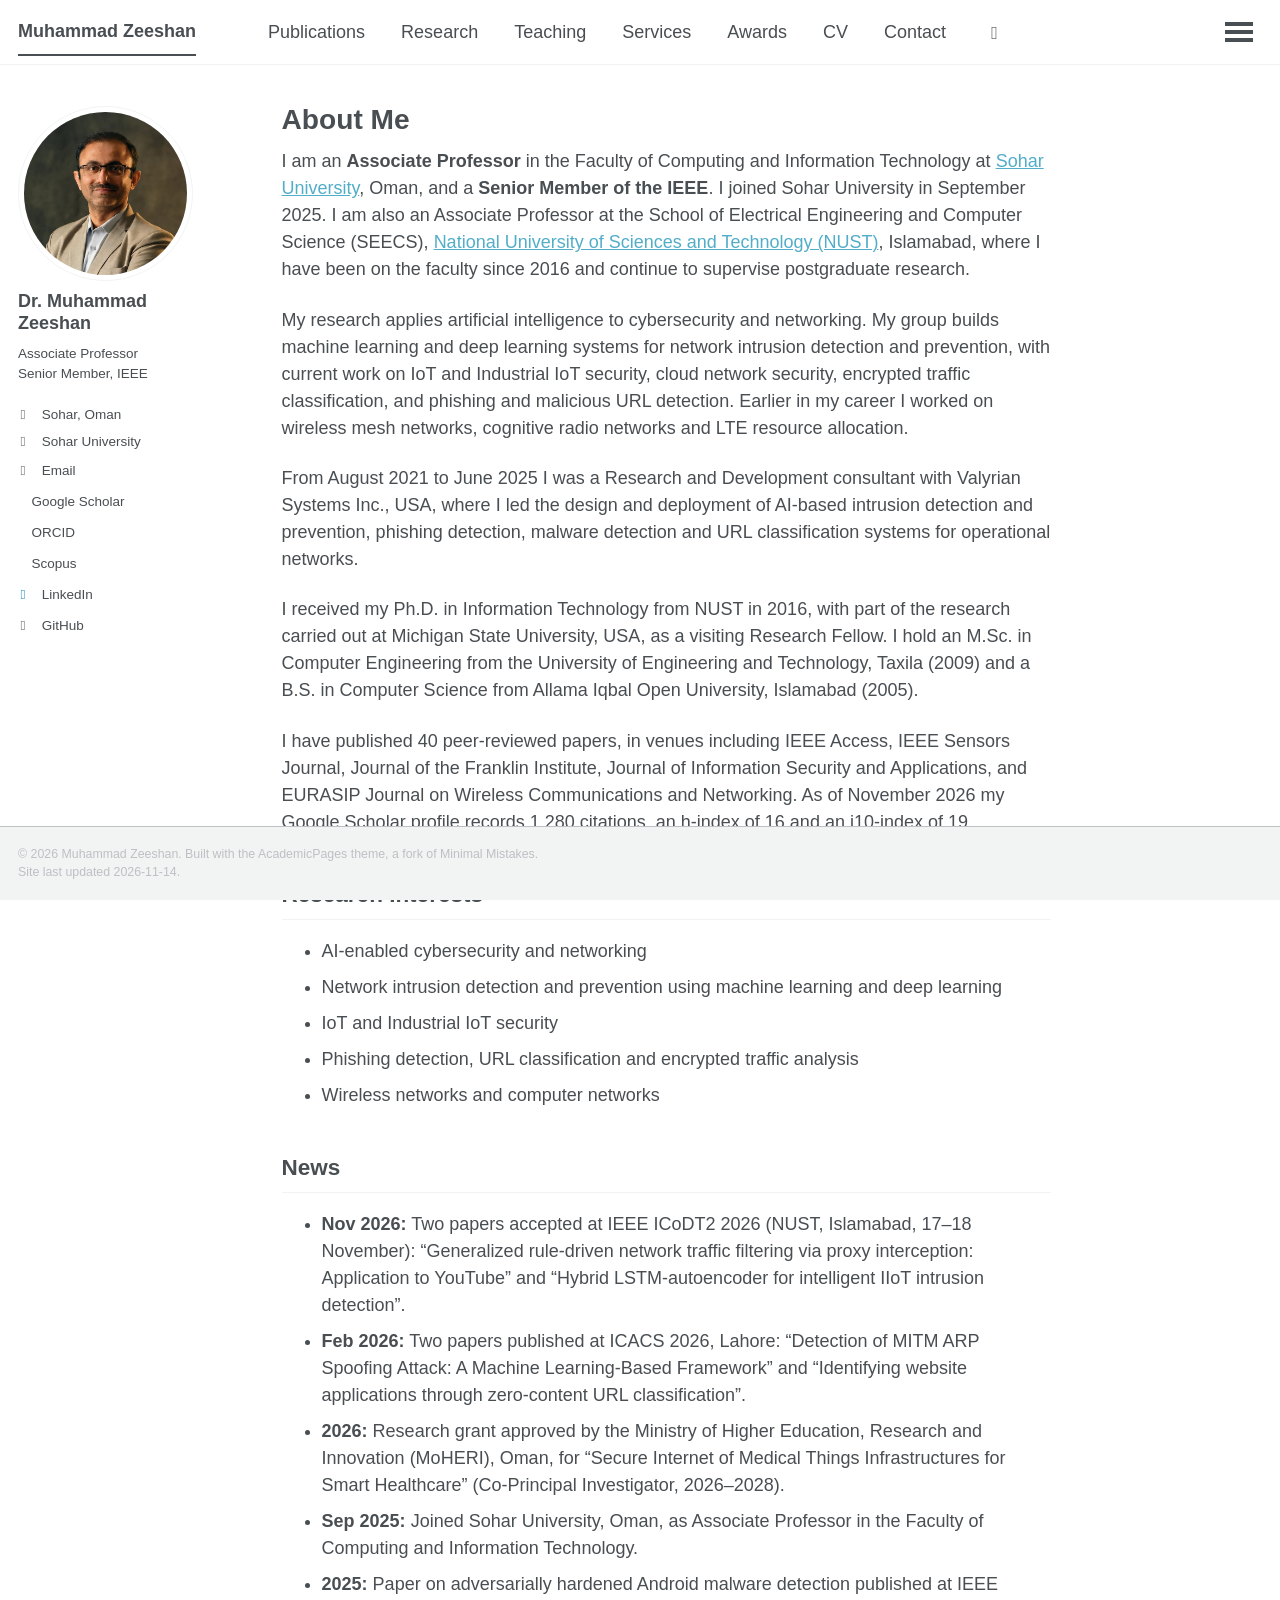
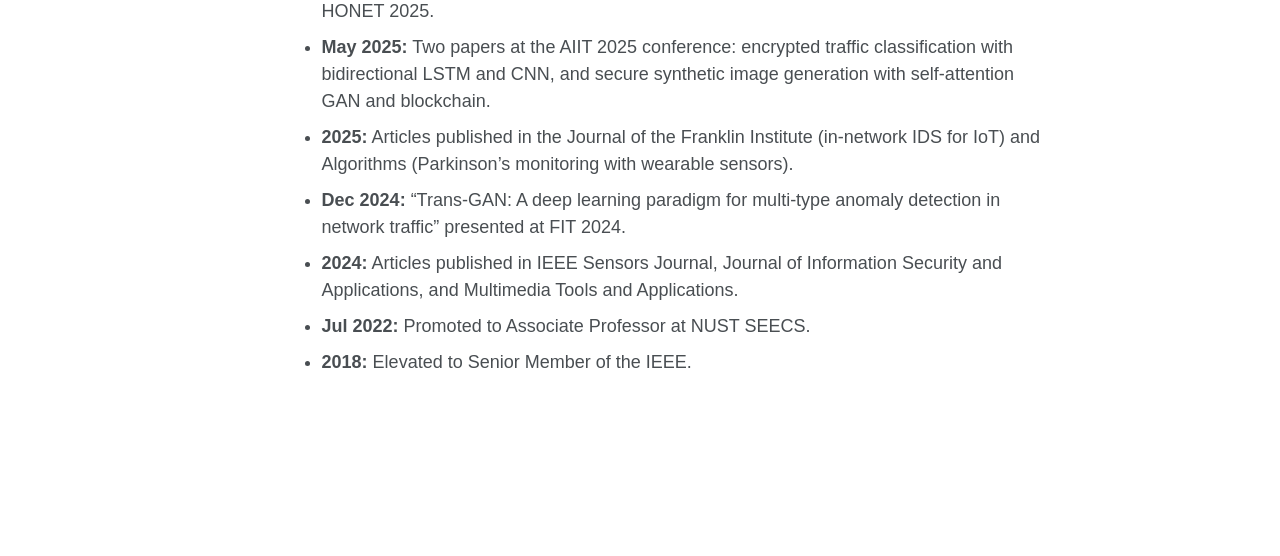
==== index.html @ 03ace95a "Add personal academic website Static site in the AcademicPages style: home, publications, research, " ====
<!doctype html>
<html lang="en" class="no-js">
  <head>
    <meta charset="utf-8">
    <title>Muhammad Zeeshan</title>
    <meta name="description" content="Dr. Muhammad Zeeshan, Associate Professor at Sohar University, Oman. Research in AI-enabled cybersecurity, intrusion detection, IoT and computer networks.">
    <meta name="author" content="Muhammad Zeeshan">
    <link rel="canonical" href="https://mzeeshanbhatti.github.io/">
    <meta property="og:type" content="website">
    <meta property="og:site_name" content="Muhammad Zeeshan">
    <meta property="og:title" content="Muhammad Zeeshan">
    <meta property="og:description" content="Dr. Muhammad Zeeshan, Associate Professor at Sohar University, Oman. Research in AI-enabled cybersecurity, intrusion detection, IoT and computer networks.">
    <meta property="og:url" content="https://mzeeshanbhatti.github.io/">
    <meta property="og:image" content="https://mzeeshanbhatti.github.io/images/og-image.jpg">
    <meta name="viewport" content="width=device-width, initial-scale=1.0">
    <script>
      document.documentElement.className = document.documentElement.className.replace(/\bno-js\b/g, '') + ' js ';
    </script>
    <link rel="stylesheet" href="/assets/css/main.css">
    <script src="/assets/js/jquery.min.js"></script>
    <link rel="stylesheet" href="/assets/css/academicons.min.css">
    <link rel="stylesheet" href="/assets/css/fontawesome.css">
    <link rel="icon" type="image/png" href="/images/favicon-32x32.png" sizes="32x32">
    <link rel="apple-touch-icon" sizes="180x180" href="/images/apple-touch-icon.png">
  </head>

  <body>
    <div class="masthead">
      <div class="masthead__inner-wrap">
        <div class="masthead__menu">
          <nav id="site-nav" class="greedy-nav">
            <ul class="visible-links">
          <li class="masthead__menu-item masthead__menu-item--lg persist selected"><a href="/">Muhammad Zeeshan</a></li>
          <li class="masthead__menu-item"><a href="/publications/">Publications</a></li>
          <li class="masthead__menu-item"><a href="/research/">Research</a></li>
          <li class="masthead__menu-item"><a href="/teaching/">Teaching</a></li>
          <li class="masthead__menu-item"><a href="/services/">Services</a></li>
          <li class="masthead__menu-item"><a href="/awards/">Awards</a></li>
          <li class="masthead__menu-item"><a href="/cv/">CV</a></li>
          <li class="masthead__menu-item"><a href="/contact/">Contact</a></li>
          <li id="theme-toggle" class="masthead__menu-item persist tail">
            <button type="button" aria-label="Toggle color theme"><i id="theme-icon" class="fa-solid fa-sun" aria-hidden="true" title="toggle theme"></i></button>
          </li>
            </ul>
            <button class="greedy-nav__toggle" type="button" aria-label="Menu"><span class="navicon"></span></button>
            <ul class="hidden-links hidden"></ul>
          </nav>
        </div>
      </div>
    </div>

    <div id="main" role="main">
      <div class="sidebar sticky">
        <div itemscope itemtype="http://schema.org/Person">
          <div class="author__avatar">
            <img src="/images/profile.jpg" class="author__avatar" alt="Dr. Muhammad Zeeshan" fetchpriority="high">
          </div>
          <div class="author__content">
            <h3 class="author__name">Dr. Muhammad Zeeshan</h3>
            <p class="author__bio">Associate Professor<br>Senior Member, IEEE</p>
          </div>
          <div class="author__urls-wrapper">
            <button class="btn btn--inverse">Follow</button>
            <ul class="author__urls social-icons">
              <li class="author__desktop"><i class="fas fa-fw fa-location-dot icon-pad-right" aria-hidden="true"></i>Sohar, Oman</li>
              <li class="author__desktop"><i class="fas fa-fw fa-building-columns icon-pad-right" aria-hidden="true"></i>Sohar University</li>
              <li><a href="mailto:muhammad.zeeshan@ieee.org"><i class="fas fa-fw fa-envelope icon-pad-right" aria-hidden="true"></i>Email</a></li>
              <li><a href="https://scholar.google.com.pk/citations?user=bIB6sP4AAAAJ&amp;hl=en"><i class="ai ai-google-scholar ai-fw icon-pad-right"></i>Google Scholar</a></li>
              <li><a href="https://orcid.org/0000-0003-4417-1365"><i class="ai ai-orcid ai-fw icon-pad-right"></i>ORCID</a></li>
              <li><a href="https://www.scopus.com/authid/detail.uri?authorId=57214970753"><i class="ai ai-scopus ai-fw icon-pad-right"></i>Scopus</a></li>
              <li><a href="https://www.linkedin.com/in/zeeshanbhatti/"><i class="fab fa-fw fa-linkedin icon-pad-right" aria-hidden="true"></i>LinkedIn</a></li>
              <li><a href="https://github.com/mzeeshanbhatti"><i class="fab fa-fw fa-github icon-pad-right" aria-hidden="true"></i>GitHub</a></li>
            </ul>
          </div>
        </div>
      </div>

      <article class="page" itemscope itemtype="http://schema.org/CreativeWork">
        <div class="page__inner-wrap">
          <header><h1 class="page__title" itemprop="headline">About Me</h1></header>
          <section class="page__content" itemprop="text">
<p>I am an <strong>Associate Professor</strong> in the Faculty of Computing and Information Technology at <a href="https://www.su.edu.om/">Sohar University</a>, Oman, and a <strong>Senior Member of the IEEE</strong>. I joined Sohar University in September 2025. I am also an Associate Professor at the School of Electrical Engineering and Computer Science (SEECS), <a href="https://seecs.nust.edu.pk/faculty/muhammad-zeeshan-3/">National University of Sciences and Technology (NUST)</a>, Islamabad, where I have been on the faculty since 2016 and continue to supervise postgraduate research.</p>
<p>My research applies artificial intelligence to cybersecurity and networking. My group builds machine learning and deep learning systems for network intrusion detection and prevention, with current work on IoT and Industrial IoT security, cloud network security, encrypted traffic classification, and phishing and malicious URL detection. Earlier in my career I worked on wireless mesh networks, cognitive radio networks and LTE resource allocation.</p>
<p>From August 2021 to June 2025 I was a Research and Development consultant with Valyrian Systems Inc., USA, where I led the design and deployment of AI-based intrusion detection and prevention, phishing detection, malware detection and URL classification systems for operational networks.</p>
<p>I received my Ph.D. in Information Technology from NUST in 2016, with part of the research carried out at Michigan State University, USA, as a visiting Research Fellow. I hold an M.Sc. in Computer Engineering from the University of Engineering and Technology, Taxila (2009) and a B.S. in Computer Science from Allama Iqbal Open University, Islamabad (2005).</p>
<p>I have published 40 peer-reviewed papers, in venues including IEEE Access, IEEE Sensors Journal, Journal of the Franklin Institute, Journal of Information Security and Applications, and EURASIP Journal on Wireless Communications and Networking. As of November 2026 my Google Scholar profile records 1,280 citations, an h-index of 16 and an i10-index of 19.</p>
<h2>Research Interests</h2>
<ul>
<li>AI-enabled cybersecurity and networking</li>
<li>Network intrusion detection and prevention using machine learning and deep learning</li>
<li>IoT and Industrial IoT security</li>
<li>Phishing detection, URL classification and encrypted traffic analysis</li>
<li>Wireless networks and computer networks</li>
</ul>
<h2>News</h2>
<ul>
<li><strong>Nov 2026:</strong> Two papers accepted at IEEE ICoDT2 2026 (NUST, Islamabad, 17–18 November): &ldquo;Generalized rule-driven network traffic filtering via proxy interception: Application to YouTube&rdquo; and &ldquo;Hybrid LSTM-autoencoder for intelligent IIoT intrusion detection&rdquo;.</li>
<li><strong>Feb 2026:</strong> Two papers published at ICACS 2026, Lahore: &ldquo;Detection of MITM ARP Spoofing Attack: A Machine Learning-Based Framework&rdquo; and &ldquo;Identifying website applications through zero-content URL classification&rdquo;.</li>
<li><strong>2026:</strong> Research grant approved by the Ministry of Higher Education, Research and Innovation (MoHERI), Oman, for &ldquo;Secure Internet of Medical Things Infrastructures for Smart Healthcare&rdquo; (Co-Principal Investigator, 2026–2028).</li>
<li><strong>Sep 2025:</strong> Joined Sohar University, Oman, as Associate Professor in the Faculty of Computing and Information Technology.</li>
<li><strong>2025:</strong> Paper on adversarially hardened Android malware detection published at IEEE HONET 2025.</li>
<li><strong>May 2025:</strong> Two papers at the AIIT 2025 conference: encrypted traffic classification with bidirectional LSTM and CNN, and secure synthetic image generation with self-attention GAN and blockchain.</li>
<li><strong>2025:</strong> Articles published in the Journal of the Franklin Institute (in-network IDS for IoT) and Algorithms (Parkinson&rsquo;s monitoring with wearable sensors).</li>
<li><strong>Dec 2024:</strong> &ldquo;Trans-GAN: A deep learning paradigm for multi-type anomaly detection in network traffic&rdquo; presented at FIT 2024.</li>
<li><strong>2024:</strong> Articles published in IEEE Sensors Journal, Journal of Information Security and Applications, and Multimedia Tools and Applications.</li>
<li><strong>Jul 2022:</strong> Promoted to Associate Professor at NUST SEECS.</li>
<li><strong>2018:</strong> Elevated to Senior Member of the IEEE.</li>
</ul>
          </section>
        </div>
      </article>
    </div>

    <div class="page__footer">
      <footer>
        <div class="page__footer-copyright">
          &copy; 2026 Muhammad Zeeshan. Built with the <a href="https://github.com/academicpages/academicpages.github.io">AcademicPages</a> theme, a fork of <a href="https://mademistakes.com/work/minimal-mistakes-jekyll-theme/" rel="nofollow">Minimal Mistakes</a>.<br>
          Site last updated 2026-11-14.
        </div>
      </footer>
    </div>

    <script type="module" src="/assets/js/main.min.js"></script>
  </body>
</html>
---- assets/css/main.css ----
﻿:root{--global-base-color: #2f7f93;--global-bg-color: #fff;--global-footer-bg-color: #f2f3f3;--global-border-color: rgb(94.7843137255%, 95.0980392157%, 95.3333333333%);--global-dark-border-color: #bdc1c4;--global-code-background-color: #fafafa;--global-code-text-color: rgb(19.137254902%, 20.3921568627%, 21.3333333333%);--global-fig-caption-color: mix(#fff, rgb(28.7058823529%, 30.5882352941%, 32%), 25%);--global-link-color: #52adc8;--global-link-color-hover: mix(#000, #2f7f93, 25%);--global-link-color-visited: mix(#fff, #2f7f93, 25%);--global-masthead-link-color: rgb(28.7058823529%, 30.5882352941%, 32%);--global-masthead-link-color-hover: mix(#000, #7a8288, 25%);--global-text-color: rgb(28.7058823529%, 30.5882352941%, 32%);--global-text-color-light: rgb(73.9215686275%, 75.4901960784%, 76.6666666667%);--global-thead-color: rgb(94.7843137255%, 95.0980392157%, 95.3333333333%)}html[data-theme=dark]{--global-base-color: #0ea1c5;--global-bg-color: #474747;--global-footer-bg-color: #474747;--global-border-color: rgb(73.9215686275%, 75.4901960784%, 76.6666666667%);--global-dark-border-color: rgb(85.568627451%, 85.568627451%, 85.568627451%);--global-code-background-color: #fafafa;--global-code-text-color: rgb(19.137254902%, 20.3921568627%, 21.3333333333%);--global-fig-caption-color: rgb(73.9215686275%, 75.4901960784%, 76.6666666667%);--global-link-color: #0ea1c5;--global-link-color-hover: rgb(4.1176470588%, 47.3529411765%, 57.9411764706%);--global-link-color-visited: rgb(29.1176470588%, 72.3529411765%, 82.9411764706%);--global-masthead-link-color: #ffffff;--global-masthead-link-color-hover: #0ea1c5;--global-text-color: #ffffff;--global-text-color-light: #f3f3f3;--global-thead-color: rgb(92.7843137255%, 92.7843137255%, 92.7843137255%)}a:focus{outline:thin dotted #f89406;outline:5px auto #f89406;outline-offset:-2px}*,*:before,*:after{-moz-box-sizing:border-box;-webkit-box-sizing:border-box;box-sizing:border-box}html{box-sizing:border-box;background-color:var(--global-bg-color);font-size:16px}@media(min-width: 48em){html{font-size:18px}}html{-webkit-text-size-adjust:100%;-ms-text-size-adjust:100%}body{margin:0}::-moz-selection{color:#fff;background:#000}::selection{color:#fff;background:#000}article,aside,details,figcaption,figure,footer,header,hgroup,main,nav,section{display:block}audio,canvas,video{display:inline-block;*display:inline;*zoom:1}audio:not([controls]){display:none}a{color:var(--global-link-color)}a:hover,a:active{outline:0}sub,sup{position:relative;font-size:75%;line-height:0;vertical-align:baseline}sup{top:-0.5em}sub{bottom:-0.25em}img{max-width:100%;width:auto\9 ;height:auto;vertical-align:middle;border:0;-ms-interpolation-mode:bicubic}#map_canvas img,.google-maps img{max-width:none}button,input,select,textarea{margin:0;font-size:100%;vertical-align:middle}button,input{*overflow:visible;line-height:normal}button::-moz-focus-inner,input::-moz-focus-inner{padding:0;border:0}button,html input[type=button],input[type=reset],input[type=submit]{-webkit-appearance:button;cursor:pointer}label,select,button,input[type=button],input[type=reset],input[type=submit],input[type=radio],input[type=checkbox]{cursor:pointer}input[type=search]{box-sizing:content-box;-webkit-appearance:textfield}input[type=search]::-webkit-search-decoration,input[type=search]::-webkit-search-cancel-button{-webkit-appearance:none}textarea{overflow:auto;vertical-align:top}html{position:relative;min-height:100%;scroll-behavior:smooth}body{color:var(--global-text-color);background-color:var(--global-bg-color);margin:0;padding:70px 0 0;padding-bottom:9em;font-family:-apple-system,".SFNSText-Regular","San Francisco","Roboto","Segoe UI","Helvetica Neue","Lucida Grande",Arial,sans-serif;line-height:1.5}body.overflow--hidden{overflow:hidden}h1,h2,h3,h4,h5,h6{margin:2em 0 .5em;line-height:1.2;font-family:-apple-system,".SFNSText-Regular","San Francisco","Roboto","Segoe UI","Helvetica Neue","Lucida Grande",Arial,sans-serif;font-weight:bold}h1{margin-top:0;font-size:1.563em}h2{font-size:1.25em}h3{font-size:1em}h4{font-size:.75em}h5{font-size:.75em}h6{font-size:.75em}small,.small{font-size:.75em}p{margin-bottom:1.3em}u,ins{text-decoration:none;border-bottom:1px solid var(--global-text-color)}u a,ins a{color:inherit}del a{color:inherit}p,pre,blockquote,ul,ol,dl,figure,table,fieldset{orphans:3;widows:3}abbr[title],abbr[data-original-title]{text-decoration:none;cursor:help;border-bottom:1px dotted var(--global-text-color)}blockquote{margin:2em 1em 2em 0;padding-left:1em;padding-right:1em;font-style:italic;border-left:.25em solid var(--global-border-color)}blockquote cite{font-style:italic}blockquote cite:before{content:"—";padding-right:5px}a:hover,a:active{outline:0}tt,code,kbd,samp,pre{font-family:Monaco,Consolas,"Lucida Console",monospace}pre{overflow-x:auto}a>code,figcaption>code,li>code,p>code,td>code{color:var(--global-code-text-color);padding-top:.1rem;padding-bottom:.1rem;font-size:.75em;background:var(--global-code-background-color);border:1px solid var(--global-thead-color);border-radius:4px;box-shadow:0 1px 1px rgba(0,0,0,.125)}a>code:before,a>code:after,figcaption>code:before,figcaption>code:after,li>code:before,li>code:after,p>code:before,p>code:after,td>code:before,td>code:after{letter-spacing:-0.2em;content:" "}a>code{color:inherit}pre>code{color:var(--global-code-text-color)}hr{display:block;margin:1em 0;border:0;border-top:1px solid var(--global-border-color)}ul li,ol li{margin-bottom:.5em}li ul,li ol{margin-top:.5em}figure{display:-webkit-box;display:flex;-webkit-box-pack:justify;justify-content:space-between;-webkit-box-align:start;align-items:flex-start;flex-wrap:wrap;margin:2em 0}figure img,figure iframe,figure .fluid-width-video-wrapper{margin-bottom:1em}figure img{width:100%;border-radius:4px;-webkit-transition:all .2s ease-in-out;transition:all .2s ease-in-out}figure>a{display:block}@media(min-width: 37.5em){figure.half>a,figure.half>img{width:calc(50% - .5em)}}figure.half figcaption{width:100%}@media(min-width: 37.5em){figure.third>a,figure.third>img{width:calc(33.3333% - .5em)}}figure.third figcaption{width:100%}figcaption{margin-bottom:.5em;color:var(--global-fig-caption-color);font-family:Georgia,Times,serif;font-size:.75em}figcaption a{color:inherit;text-decoration:none;border-bottom:1px solid var(--global-border-color);-webkit-transition:all .2s ease-in-out;transition:all .2s ease-in-out}figcaption a:hover{color:#000;border-bottom-color:#000}svg:not(:root){overflow:hidden}nav ul{margin:0;padding:0}nav li{list-style:none}nav a{text-decoration:none}nav ul li,nav ol li{margin-bottom:0}nav li ul,nav li ol{margin-top:0}@-webkit-keyframes intro{0%{opacity:0}100%{opacity:1}}@keyframes intro{0%{opacity:0}100%{opacity:1}}b,i,strong,em,blockquote,p,q,span,figure,img,h1,h2,header,input,a,tr,td,form button,input[type=submit],.btn,#goog-wm-sb,.highlight,.archive__item-teaser{-webkit-transition:all .2s ease-in-out;transition:all .2s ease-in-out}@media print{.masthead,.toc,.page__share,.page__related,.ads,.page__footer{display:none}}.hidden{display:none;visibility:hidden}.load{display:none}.transparent{opacity:0}.visually-hidden,.screen-reader-text,.screen-reader-text span,.screen-reader-shortcut{position:absolute !important;clip:rect(1px, 1px, 1px, 1px);height:1px !important;width:1px !important;border:0 !important;overflow:hidden}body:hover .visually-hidden a,body:hover .visually-hidden input,body:hover .visually-hidden button{display:none !important}.screen-reader-text:focus,.screen-reader-shortcut:focus{clip:auto !important;height:auto !important;width:auto !important;display:block;font-size:1em;font-weight:bold;padding:15px 23px 14px;background:var(--global-text-color);z-index:100000;text-decoration:none;box-shadow:0 0 2px 2px rgba(0,0,0,.6)}.skip-link{position:fixed;z-index:20;margin:0;font-family:-apple-system,".SFNSText-Regular","San Francisco","Roboto","Segoe UI","Helvetica Neue","Lucida Grande",Arial,sans-serif;white-space:nowrap}.skip-link li{height:0;width:0;list-style:none}.text-left{text-align:left}.text-center{text-align:center}.text-right{text-align:right}.text-justify{text-align:justify}.text-nowrap{white-space:nowrap}.cf{clear:both}.wrapper:after{content:" ";display:block;clear:both}.wrapper{max-width:925px;margin-left:auto;margin-right:auto}.wordwrap{white-space:pre-wrap;white-space:-moz-pre-wrap;white-space:-pre-wrap;white-space:-o-pre-wrap;word-wrap:break-word}.align-left{display:block;margin-left:auto;margin-right:auto}@media(min-width: 37.5em){.align-left{float:left;margin-right:1em}}.align-right{display:block;margin-left:auto;margin-right:auto}@media(min-width: 37.5em){.align-right{float:right;margin-left:1em}}.align-center{display:block;margin-left:auto;margin-right:auto}@media(min-width: 57.8125em){.full{margin-right:-19.4915254237% !important}}.icon{display:inline-block;fill:currentColor;width:1em;height:1.1em;line-height:1;position:relative;top:-0.1em;vertical-align:middle}.icon-pad-right{padding-right:.5em;margin-right:.5em}.social-icons .fa{color:#000}.social-icons .fa-bluesky,.social-icons .fa-bluesky-square{color:#1184fe}.social-icons .fa-behance,.social-icons .fa-behance-square{color:#1769ff}.social-icons .fa-dribbble{color:#ea4c89}.social-icons .fa-facebook,.social-icons .fa-facebook-square{color:#3b5998}.social-icons .fa-flickr{color:#ff0084}.social-icons .fa-foursquare{color:#0072b1}.social-icons .fa-google-plus,.social-icons .fa-google-plus-square{color:#dd4b39}.social-icons .fa-instagram{color:#517fa4}.social-icons .fa-kaggle,.social-icons .fa-kaggle-square{color:#20c0ff}.social-icons .fa-lastfm,.social-icons .fa-lastfm-square{color:#d51007}.social-icons .fa-linkedin,.social-icons .fa-linkedin-square{color:#007bb6}.social-icons .fa-mastodon,.social-icons .fa-mastodon-square{color:#6364ff}.social-icons .ai-orcid,.social-icons .ai-orcid-square{color:#a6ce39}.social-icons .fa-pinterest,.social-icons .fa-pinterest-p,.social-icons .fa-pinterest-square{color:#cb2027}.social-icons .fa-rss,.social-icons .fa-rss-square{color:#fa9b39}.social-icons .fa-soundcloud{color:#f30}.social-icons .fa-stack-exchange,.social-icons .fa-stack-overflow{color:#fe7a15}.social-icons .fa-tumblr,.social-icons .fa-tumblr-square{color:#32506d}.social-icons .fa-twitter,.social-icons .fa-twitter-square{color:#55acee}.social-icons .fa-vimeo,.social-icons .fa-vimeo-square{color:#1ab7ea}.social-icons .fa-vine{color:#00bf8f}.social-icons .fa-youtube,.social-icons .fa-youtube-square,.social-icons .fa-youtube-play{color:#b00}.social-icons .fa-xing,.social-icons .fa-xing-square{color:#006567}.navicon{position:relative;display:inline-block;vertical-align:middle;width:28px;height:4px;background:var(--global-masthead-link-color);margin:auto;-webkit-transition:.3s;transition:.3s}.navicon:before,.navicon:after{content:"";position:absolute;left:0;width:28px;height:4px;background:var(--global-masthead-link-color);-webkit-transition:.3s;transition:.3s}.navicon:before{top:-8px}.navicon:after{bottom:-8px}.close .navicon{background:rgba(0,0,0,0)}.close .navicon:before,.close .navicon:after{-webkit-transform-origin:50% 50%;-ms-transform-origin:50% 50%;transform-origin:50% 50%;top:0;width:28px}.close .navicon:before{-webkit-transform:rotate3d(0, 0, 1, 45deg);transform:rotate3d(0, 0, 1, 45deg)}.close .navicon:after{-webkit-transform:rotate3d(0, 0, 1, -45deg);transform:rotate3d(0, 0, 1, -45deg)}@media(min-width: 57.8125em){.sticky{clear:both}.sticky::after{clear:both;content:"";display:table}.sticky{position:-webkit-sticky;position:sticky;top:2em}.sticky>*{display:block}}.well{min-height:20px;padding:19px;margin-bottom:20px;background-color:#f5f5f5;border:1px solid #e3e3e3;border-radius:4px;box-shadow:inset 0 1px 1px rgba(0,0,0,.05)}.show-modal{overflow:hidden;position:relative}.show-modal:before{position:absolute;content:"";top:0;left:0;width:100%;height:100%;z-index:999;background-color:rgba(255,255,255,.85)}.show-modal .modal{display:block}.modal{display:none;position:fixed;width:300px;top:50%;left:50%;margin-left:-150px;margin-top:-150px;min-height:0;z-index:9999;background:var(--global-text-color);border:1px solid var(--global-border-color);border-radius:4px;box-shadow:0 1px 1px rgba(0,0,0,.125)}.modal__title{margin:0;padding:.5em 1em}.modal__supporting-text{padding:0 1em .5em 1em}.modal__actions{padding:.5em 1em;border-top:1px solid var(--global-border-color)}.footnote{color:var(--global-text-color-light);text-decoration:none}.footnotes{color:var(--global-text-color-light)}.footnotes ol,.footnotes li,.footnotes p{margin-bottom:0;font-size:.75em}a.reversefootnote{color:var(--global-text-color-light);text-decoration:none}a.reversefootnote:hover{text-decoration:underline}.required{color:#ee5f5b;font-weight:bold}table{margin-bottom:1em;width:100%;font-family:-apple-system,".SFNSText-Regular","San Francisco","Roboto","Segoe UI","Helvetica Neue","Lucida Grande",Arial,sans-serif;font-size:.75em;border-collapse:collapse;border:1px solid var(--global-border-color)}table+table{margin-top:1em}thead{background-color:var(--global-border-color);border-bottom:1px solid var(--global-border-color)}th{padding:.5em;font-weight:bold;text-align:left;border-right:1px solid var(--global-border-color)}td{padding:.5em;border-bottom:1px solid var(--global-border-color);border-right:1px solid var(--global-border-color)}tr,td,th{vertical-align:middle}.btn,#goog-wm-sb{display:inline-block;margin-bottom:.25em;padding:.5em 1em;color:#fff !important;font-family:-apple-system,".SFNSText-Regular","San Francisco","Roboto","Segoe UI","Helvetica Neue","Lucida Grande",Arial,sans-serif;font-size:.75em;font-weight:bold;text-align:center;text-decoration:none;background-color:var(--global-base-color);border:0 !important;border-radius:4px;cursor:pointer}.btn:hover,#goog-wm-sb:hover{background-color:#333}.btn .icon,#goog-wm-sb .icon{margin-right:.5em}.btn .icon+.hidden,#goog-wm-sb .icon+.hidden{margin-left:-0.5em}.btn--block{display:block;width:100%}.btn--block+.btn--block{margin-top:.25em}.btn--inverse{color:var(--global-text-color-light) !important;border:1px solid var(--global-border-color) !important;background-color:var(--global-bg-color)}.btn--inverse:hover{color:#fff !important;border-color:var(--global-text-color-light)}.btn--light-outline{border:1px solid #fff !important;background-color:rgba(0,0,0,0)}.btn--info{background-color:#2f7f93}.btn--info:hover{background-color:hsl(192,51.5463917526%,30.431372549%)}.btn--warning{background-color:#f89406}.btn--warning:hover{background-color:rgb(77.8039215686%,46.431372549%,1.8823529412%)}.btn--success{background-color:#62c462}.btn--success:hover{background-color:hsl(120,33.3333333333%,46.1176470588%)}.btn--danger{background-color:#ee5f5b}.btn--danger:hover{background-color:rgb(74.6666666667%,29.8039215686%,28.5490196078%)}.btn--disabled{pointer-events:none;cursor:not-allowed;filter:alpha(opacity=65);box-shadow:none;opacity:.65}.btn--bluesky{background-color:#1184fe}.btn--bluesky:hover{background-color:rgb(5.3333333333%,41.4117647059%,79.6862745098%)}.btn--facebook{background-color:#3b5998}.btn--facebook:hover{background-color:rgb(18.5098039216%,27.9215686275%,47.6862745098%)}.btn--google-plus{background-color:#dd4b39}.btn--google-plus:hover{background-color:rgb(69.3333333333%,23.5294117647%,17.8823529412%)}.btn--linkedin{background-color:#007bb6}.btn--linkedin:hover{background-color:rgb(0%,38.5882352941%,57.0980392157%)}.btn--mastodon{background-color:#6364ff}.btn--mastodon:hover{background-color:rgb(31.0588235294%,31.3725490196%,80%)}.btn--twitter{background-color:#55acee}.btn--twitter:hover{background-color:rgb(26.6666666667%,53.9607843137%,74.6666666667%)}.btn--x-large{font-size:1.25em}.btn--large{font-size:1em}.btn--small{font-size:.6875em}.notice{margin:2em 0 !important;padding:1em;font-family:-apple-system,".SFNSText-Regular","San Francisco","Roboto","Segoe UI","Helvetica Neue","Lucida Grande",Arial,sans-serif;font-size:.75em !important;text-indent:initial;background-color:rgb(94.7843137255%,95.0980392157%,95.3333333333%);border-radius:4px;box-shadow:0 1px 1px rgba(122,130,136,.25);color:var(--global-code-text-color)}.notice h4{margin-top:0 !important;margin-bottom:.75em}.page__content .notice h4{margin-bottom:0;font-size:1em}.notice p:last-child{margin-bottom:0 !important}.notice h4+p{margin-top:0;padding-top:0}.notice a{color:#7a8288}.notice a:hover{color:rgb(28.7058823529%,30.5882352941%,32%)}.notice code{background-color:rgb(97.3921568627%,97.5490196078%,97.6666666667%)}.notice ul:last-child{margin-bottom:0}.notice--primary{margin:2em 0 !important;padding:1em;font-family:-apple-system,".SFNSText-Regular","San Francisco","Roboto","Segoe UI","Helvetica Neue","Lucida Grande",Arial,sans-serif;font-size:.75em !important;text-indent:initial;background-color:rgb(94.7843137255%,95.0980392157%,95.3333333333%);border-radius:4px;box-shadow:0 1px 1px rgba(122,130,136,.25);color:var(--global-code-text-color)}.notice--primary h4{margin-top:0 !important;margin-bottom:.75em}.page__content .notice--primary h4{margin-bottom:0;font-size:1em}.notice--primary p:last-child{margin-bottom:0 !important}.notice--primary h4+p{margin-top:0;padding-top:0}.notice--primary a{color:#7a8288}.notice--primary a:hover{color:rgb(28.7058823529%,30.5882352941%,32%)}.notice--primary code{background-color:rgb(97.3921568627%,97.5490196078%,97.6666666667%)}.notice--primary ul:last-child{margin-bottom:0}.notice--info{margin:2em 0 !important;padding:1em;font-family:-apple-system,".SFNSText-Regular","San Francisco","Roboto","Segoe UI","Helvetica Neue","Lucida Grande",Arial,sans-serif;font-size:.75em !important;text-indent:initial;background-color:hsl(192,31.6455696203%,93.8039215686%);border-radius:4px;box-shadow:0 1px 1px rgba(47,127,147,.25);color:var(--global-code-text-color)}.notice--info h4{margin-top:0 !important;margin-bottom:.75em}.page__content .notice--info h4{margin-bottom:0;font-size:1em}.notice--info p:last-child{margin-bottom:0 !important}.notice--info h4+p{margin-top:0;padding-top:0}.notice--info a{color:#2f7f93}.notice--info a:hover{color:hsl(192,51.5463917526%,22.8235294118%)}.notice--info code{background-color:hsl(192,31.6455696203%,96.9019607843%)}.notice--info ul:last-child{margin-bottom:0}.notice--warning{margin:2em 0 !important;padding:1em;font-family:-apple-system,".SFNSText-Regular","San Francisco","Roboto","Segoe UI","Helvetica Neue","Lucida Grande",Arial,sans-serif;font-size:.75em !important;text-indent:initial;background-color:hsl(35.2066115702,94.53125%,94.9803921569%);border-radius:4px;box-shadow:0 1px 1px rgba(248,148,6,.25);color:var(--global-code-text-color)}.notice--warning h4{margin-top:0 !important;margin-bottom:.75em}.page__content .notice--warning h4{margin-bottom:0;font-size:1em}.notice--warning p:last-child{margin-bottom:0 !important}.notice--warning h4+p{margin-top:0;padding-top:0}.notice--warning a{color:#f89406}.notice--warning a:hover{color:rgb(58.3529411765%,34.8235294118%,1.4117647059%)}.notice--warning code{background-color:hsl(35.2066115702,94.53125%,97.4901960784%)}.notice--warning ul:last-child{margin-bottom:0}.notice--success{margin:2em 0 !important;padding:1em;font-family:-apple-system,".SFNSText-Regular","San Francisco","Roboto","Segoe UI","Helvetica Neue","Lucida Grande",Arial,sans-serif;font-size:.75em !important;text-indent:initial;background-color:hsl(120,45.3703703704%,95.7647058824%);border-radius:4px;box-shadow:0 1px 1px rgba(98,196,98,.25);color:var(--global-code-text-color)}.notice--success h4{margin-top:0 !important;margin-bottom:.75em}.page__content .notice--success h4{margin-bottom:0;font-size:1em}.notice--success p:last-child{margin-bottom:0 !important}.notice--success h4+p{margin-top:0;padding-top:0}.notice--success a{color:#62c462}.notice--success a:hover{color:hsl(120,33.3333333333%,34.5882352941%)}.notice--success code{background-color:hsl(120,45.3703703704%,97.8823529412%)}.notice--success ul:last-child{margin-bottom:0}.notice--danger{margin:2em 0 !important;padding:1em;font-family:-apple-system,".SFNSText-Regular","San Francisco","Roboto","Segoe UI","Helvetica Neue","Lucida Grande",Arial,sans-serif;font-size:.75em !important;text-indent:initial;background-color:rgb(99.3333333333%,93.7254901961%,93.568627451%);border-radius:4px;box-shadow:0 1px 1px rgba(238,95,91,.25);color:var(--global-code-text-color)}.notice--danger h4{margin-top:0 !important;margin-bottom:.75em}.page__content .notice--danger h4{margin-bottom:0;font-size:1em}.notice--danger p:last-child{margin-bottom:0 !important}.notice--danger h4+p{margin-top:0;padding-top:0}.notice--danger a{color:#ee5f5b}.notice--danger a:hover{color:rgb(56%,22.3529411765%,21.4117647059%)}.notice--danger code{background-color:rgb(99.6666666667%,96.862745098%,96.7843137255%)}.notice--danger ul:last-child{margin-bottom:0}.masthead{position:fixed;background:var(--global-bg-color);height:fit-content;top:0;width:100%;-webkit-animation:intro .3s both;animation:intro .3s both;-webkit-animation-delay:.15s;animation-delay:.15s;z-index:20}.masthead::after{content:"";position:absolute;bottom:0;height:1px;background:var(--global-border-color);width:100%}.masthead__inner-wrap:after{content:" ";display:block;clear:both}.masthead__inner-wrap{max-width:925px;margin-left:auto;margin-right:auto;clear:both}.masthead__inner-wrap::after{clear:both;content:"";display:table}.masthead__inner-wrap{padding:.5em 1em;font-family:-apple-system,".SFNSText-Regular","San Francisco","Roboto","Segoe UI","Helvetica Neue","Lucida Grande",Arial,sans-serif}@media(min-width: 80em){.masthead__inner-wrap{max-width:1280px}}.masthead__inner-wrap nav{z-index:10}.masthead__inner-wrap a{text-decoration:none}.masthead__menu ul{margin:0;padding:0;clear:both;list-style-type:none}.masthead__menu-item{background-color:var(--global-bg-color);display:block;list-style-type:none;white-space:nowrap}.masthead__menu-item--lg{padding-right:2em;font-weight:700}.masthead__menu-item.selected a{color:var(--global-text-color);font-weight:700;border-bottom:2px solid var(--global-text-color);pointer-events:none;cursor:default}.masthead__menu-item.selected a:hover{color:var(--global-text-color);border-bottom:2px solid var(--global-text-color)}.breadcrumbs:after{content:" ";display:block;clear:both}.breadcrumbs{max-width:925px;margin-left:auto;margin-right:auto;clear:both}.breadcrumbs::after{clear:both;content:"";display:table}.breadcrumbs{margin-top:0;margin-bottom:0;padding-left:2em;padding-right:2em;font-family:-apple-system,".SFNSText-Regular","San Francisco","Roboto","Segoe UI","Helvetica Neue","Lucida Grande",Arial,sans-serif;-webkit-animation:intro .3s both;animation:intro .3s both;-webkit-animation-delay:.3s;animation-delay:.3s}@media(min-width: 57.8125em){.breadcrumbs{padding-left:1em;padding-right:1em}}@media(min-width: 80em){.breadcrumbs{max-width:1280px}}.breadcrumbs ol{padding:0;list-style:none;font-size:.75em}@media(min-width: 57.8125em){.breadcrumbs ol{width:83.0508474576%;float:right;margin-right:0}}@media(min-width: 80em){.breadcrumbs ol{padding-left:4.2372881356%}}.breadcrumbs li{display:inline}.breadcrumbs .current{font-weight:bold}.pagination{clear:both;width:100%;float:left;margin-left:0;margin-right:0;clear:both}.pagination::after{clear:both;content:"";display:table}.pagination{margin-top:1em;padding-top:1em}.pagination ul{margin:0;padding:0;list-style-type:none;font-family:-apple-system,".SFNSText-Regular","San Francisco","Roboto","Segoe UI","Helvetica Neue","Lucida Grande",Arial,sans-serif}.pagination li{display:block;float:left;margin-left:-1px}.pagination li a{margin-bottom:.25em;padding:.5em 1em;font-family:-apple-system,".SFNSText-Regular","San Francisco","Roboto","Segoe UI","Helvetica Neue","Lucida Grande",Arial,sans-serif;font-size:14px;font-weight:bold;line-height:1.5;text-align:center;text-decoration:none;color:var(--global-text-color-light);border:1px solid var(--global-border-color);border-radius:0}.pagination li a:hover{color:var(--global-link-color-hover)}.pagination li a.current{color:#fff;background:var(--global-base-color)}.pagination li a.disabled{color:var(--global-text-color-light);pointer-events:none;cursor:not-allowed}.pagination li:first-child{margin-left:0}.pagination li:first-child a{border-top-left-radius:4px;border-bottom-left-radius:4px}.pagination li:last-child a{border-top-right-radius:4px;border-bottom-right-radius:4px}.pagination--pager{display:block;padding:1em 2em;float:left;width:50%;font-family:-apple-system,".SFNSText-Regular","San Francisco","Roboto","Segoe UI","Helvetica Neue","Lucida Grande",Arial,sans-serif;font-size:1em;font-weight:bold;text-align:center;text-decoration:none;color:var(--global-text-color-light);border:1px solid var(--global-border-color);border-radius:4px}.pagination--pager:hover{color:var(--global-link-color-hover)}.pagination--pager:first-child{border-top-right-radius:0;border-bottom-right-radius:0}.pagination--pager:last-child{margin-left:-1px;border-top-left-radius:0;border-bottom-left-radius:0}.pagination--pager.disabled{color:var(--global-text-color-light);pointer-events:none;cursor:not-allowed}.page__content+.pagination,.page__meta+.pagination,.comment__date+.pagination,.page__share+.pagination,.page__comments+.pagination{margin-top:2em;padding-top:2em;border-top:1px solid var(--global-border-color)}.greedy-nav{position:relative;min-width:250px;background:var(--global-bg-color)}.greedy-nav a,.greedy-nav #theme-toggle>button{display:block;margin:0 1rem;padding:.5rem 0;color:var(--global-masthead-link-color);text-decoration:none}.greedy-nav a:hover,.greedy-nav #theme-toggle>button:hover{color:var(--global-masthead-link-color-hover)}.greedy-nav>.greedy-nav__toggle{position:absolute;top:0;height:2.5rem;right:0;padding:0 .5rem;border:0;outline:none;background-color:var(--global-bg-color);color:var(--global-text-color);cursor:pointer;z-index:100}.greedy-nav .visible-links{display:table}.greedy-nav .visible-links li{display:table-cell;vertical-align:middle}.greedy-nav .visible-links li:first-child{font-weight:bold;text-wrap:wrap}.greedy-nav .visible-links li:first-child a{margin-left:0}.greedy-nav .visible-links li:last-child a{margin-right:0}.greedy-nav .visible-links #theme-toggle>button{margin-right:0;width:25px;display:flex;justify-content:center;cursor:pointer;background:rgba(0,0,0,0);border:0;font:inherit;transition:all .2s ease-in-out}.greedy-nav .visible-links #theme-toggle>button:focus-visible{outline:2px solid currentColor;outline-offset:4px}.greedy-nav .visible-links a,.greedy-nav .visible-links #theme-toggle>button{position:relative}.greedy-nav .visible-links a:before,.greedy-nav .visible-links #theme-toggle>button:before{content:"";position:absolute;left:0;bottom:0;height:4px;background:var(--global-border-color);width:100%;-webkit-transition:all .2s ease-in-out;transition:all .2s ease-in-out;-webkit-transform:scaleX(0);-ms-transform:scaleX(0);transform:scaleX(0)}.greedy-nav .visible-links a:hover:before,.greedy-nav .visible-links #theme-toggle>button:hover:before{-webkit-transform:scaleX(1);-ms-transform:scaleX(1);transform:scaleX(1)}.greedy-nav .hidden-links{position:absolute;top:100%;right:0;margin-top:15px;padding:5px;border:1px solid var(--global-border-color);border-radius:4px;background:var(--global-bg-color);box-shadow:0 0 10px rgba(0,0,0,.25)}.greedy-nav .hidden-links a{margin:0;padding:10px 20px;font-size:1em}.greedy-nav .hidden-links a:hover{color:var(--global-masthead-link-color-hover);background:var(--global-border-color)}.greedy-nav .hidden-links:before{content:"";position:absolute;top:-11px;right:10px;width:0;border-style:solid;border-width:0 10px 10px;border-color:var(--global-border-color) rgba(0,0,0,0);display:block;z-index:0}.greedy-nav .hidden-links:after{content:"";position:absolute;top:-10px;right:10px;width:0;border-style:solid;border-width:0 10px 10px;border-color:var(--global-bg-color) rgba(0,0,0,0);display:block;z-index:1}.greedy-nav .hidden-links li{display:block;border-bottom:1px solid var(--global-border-color)}.greedy-nav .hidden-links li:last-child{border-bottom:none}.nav__list{font-size:1.25rem}.nav__list ul{margin-bottom:1em}.nav__list a{display:block;padding:.125em 0;color:inherit}.nav__list a:hover{text-decoration:underline}.nav__list .active{margin-left:-0.5em;padding-left:.5em;padding-right:.5em;color:#fff;font-weight:bold;background:var(--global-base-color);border-radius:4px}.nav__list .active:hover{color:#fff}.nav__title{margin:0;padding:.5rem 1rem;font-family:-apple-system,".SFNSText-Regular","San Francisco","Roboto","Segoe UI","Helvetica Neue","Lucida Grande",Arial,sans-serif;font-size:1em;font-weight:bold}.nav__sub-title{display:block;margin:.5rem 0;padding:.5rem 0;font-family:-apple-system,".SFNSText-Regular","San Francisco","Roboto","Segoe UI","Helvetica Neue","Lucida Grande",Arial,sans-serif;font-size:.75em;font-weight:bold;text-transform:uppercase;border-bottom:1px solid var(--global-border-color)}.toc{font-family:-apple-system,".SFNSText-Regular","San Francisco","Roboto","Segoe UI","Helvetica Neue","Lucida Grande",Arial,sans-serif;color:var(--global-text-color-light);text-transform:uppercase;letter-spacing:1px;background-color:#fff;border:1px solid var(--global-border-color);border-radius:4px;box-shadow:0 1px 1px rgba(0,0,0,.125)}.toc .nav__title{color:#fff;font-size:.75em;background:var(--global-base-color);border-top-left-radius:4px;border-top-right-radius:4px}.toc__menu{margin:0;padding:0;width:100%;list-style:none;font-size:.8rem}.toc__menu a{display:block;padding:.5rem 1rem;color:var(--global-code-text-color);font-size:.6875em;font-weight:bold;line-height:1.5;border-bottom:1px solid var(--global-border-color);text-decoration-line:none !important}.toc__menu a:hover{color:#000;background:var(--global-link-color-hover)}.toc__menu>li:last-child a{border-bottom:none}.toc__menu li ul>li a{padding-left:2rem;font-weight:normal}.toc__menu li>ul li{display:none}@media(min-width: 48em){.toc__menu li>ul li{display:block}}.page__footer{clear:both}.page__footer::after{clear:both;content:"";display:table}.page__footer{background-color:var(--global-footer-bg-color);color:var(--global-text-color-light);float:left;margin-left:0;margin-right:0;margin-top:3em;width:100%;clear:both;height:auto;position:fixed;bottom:0;-webkit-animation:intro .3s both;animation:intro .3s both;-webkit-animation-delay:.45s;animation-delay:.45s;border-top:1px solid var(--global-dark-border-color)}.page__footer footer{clear:both}.page__footer footer::after{clear:both;content:"";display:table}.page__footer footer{margin-left:auto;margin-right:auto;margin-top:1em;max-width:100%;padding:0 1em 1em}@media(min-width: 80em){.page__footer footer{max-width:1280px}}.page__footer a{color:inherit;text-decoration:none}.page__footer a:hover{text-decoration:underline}.page__footer .fas,.page__footer .fab,.page__footer .far,.page__footer .fal{color:var(--global-text-color-light)}@media screen and (max-width: 768px){.page__footer{position:relative;bottom:auto}}.page__footer-copyright{font-family:-apple-system,".SFNSText-Regular","San Francisco","Roboto","Segoe UI","Helvetica Neue","Lucida Grande",Arial,sans-serif;font-size:.6875em}.page__footer-follow ul{margin:0;padding:0;list-style-type:none}.page__footer-follow li{display:inline-block;padding-top:5px;padding-bottom:5px;font-family:-apple-system,".SFNSText-Regular","San Francisco","Roboto","Segoe UI","Helvetica Neue","Lucida Grande",Arial,sans-serif;font-size:.75em;text-transform:uppercase}.page__footer-follow li+li:before{content:"";padding-right:5px}.page__footer-follow a{padding-right:10px;font-weight:bold}.page__footer-follow .social-icons a{white-space:nowrap}div.highlighter-rouge,figure.highlight{position:relative;margin-bottom:1em;padding:1em;border:1px solid var(--global-border-color);border-radius:4px;background-color:var(--global-code-background-color);box-shadow:0 1px 1px rgba(0,0,0,.125);font-size:1.25em}div.highlighter-rouge:before,figure.highlight:before{position:absolute;top:0;right:0;padding:.5em;background-color:rgb(94.7843137255%,95.0980392157%,95.3333333333%);content:"";font-family:"Font Awesome 6 Free" !important;font-size:.75em;line-height:1;text-transform:none;speak:none}div.highlighter-rouge .highlight,figure.highlight .highlight{margin:0;font-family:Monaco,Consolas,"Lucida Console",monospace;font-size:.75em;line-height:1.8}.highlight table td{padding:5px}.highlight table pre{margin:0}.highlight .c{color:#93a1a1}.highlight .err{color:#586e75}.highlight .g{color:#586e75}.highlight .k{color:#859900}.highlight .l{color:#586e75}.highlight .n{color:#586e75}.highlight .o{color:#859900}.highlight .x{color:#cb4b16}.highlight .p{color:#586e75}.highlight .cm{color:#93a1a1}.highlight .cp{color:#859900}.highlight .c1{color:#93a1a1}.highlight .cs{color:#859900}.highlight .gd{color:#2aa198}.highlight .ge{color:#586e75;font-style:italic}.highlight .gr{color:#dc322f}.highlight .gh{color:#cb4b16}.highlight .gi{color:#859900}.highlight .go{color:#586e75}.highlight .gp{color:#586e75}.highlight .gs{color:#586e75;font-weight:bold}.highlight .gu{color:#cb4b16}.highlight .gt{color:#586e75}.highlight .kc{color:#cb4b16}.highlight .kd{color:#22b3eb}.highlight .kn{color:#859900}.highlight .kp{color:#859900}.highlight .kr{color:#22b3eb}.highlight .kt{color:#dc322f}.highlight .ld{color:#586e75}.highlight .m{color:#2aa198}.highlight .s{color:#2aa198}.highlight .na{color:#586e75}.highlight .nb{color:#b58900}.highlight .nc{color:#22b3eb}.highlight .no{color:#cb4b16}.highlight .nd{color:#22b3eb}.highlight .ni{color:#cb4b16}.highlight .ne{color:#cb4b16}.highlight .nf{color:#22b3eb}.highlight .nl{color:#586e75}.highlight .nn{color:#586e75}.highlight .nx{color:#586e75}.highlight .py{color:#586e75}.highlight .nt{color:#22b3eb}.highlight .nv{color:#22b3eb}.highlight .ow{color:#859900}.highlight .w{color:#586e75}.highlight .mf{color:#2aa198}.highlight .mh{color:#2aa198}.highlight .mi{color:#2aa198}.highlight .mo{color:#2aa198}.highlight .sb{color:#93a1a1}.highlight .sc{color:#2aa198}.highlight .sd{color:#586e75}.highlight .s2{color:#2aa198}.highlight .se{color:#cb4b16}.highlight .sh{color:#586e75}.highlight .si{color:#2aa198}.highlight .sx{color:#2aa198}.highlight .sr{color:#dc322f}.highlight .s1{color:#2aa198}.highlight .ss{color:#2aa198}.highlight .bp{color:#22b3eb}.highlight .vc{color:#22b3eb}.highlight .vg{color:#22b3eb}.highlight .vi{color:#22b3eb}.highlight .il{color:#2aa198}form{margin:0 0 5px 0}form fieldset{margin-bottom:5px;padding:0;border-width:0}form legend{display:block;width:100%;margin-bottom:10px;*margin-left:-7px;padding:0;color:var(--global-text-color);border:0;border-bottom:1px solid #ccc;white-space:normal}form p{margin-bottom:5px/2}form ul{list-style-type:none;margin:0 0 5px 0;padding:0}form br{display:none}label,input,button,select,textarea{vertical-align:baseline;*vertical-align:middle}input,button,select,textarea{box-sizing:border-box;font-family:-apple-system,".SFNSText-Regular","San Francisco","Roboto","Segoe UI","Helvetica Neue","Lucida Grande",Arial,sans-serif}label{display:block;margin-bottom:.25em;color:var(--global-text-color);cursor:pointer}label small{font-size:.75em}label input,label textarea,label select{display:block}input,textarea,select{display:inline-block;width:100%;padding:.25em;margin-bottom:.5em;color:var(--global-text-color);background-color:#fff;border:1px solid #ccc;border-radius:4px;box-shadow:0 1px 1px rgba(0,0,0,.125)}input:hover,textarea:hover,select:hover{border-color:var(--global-base-color)}.input-mini{width:60px}.input-small{width:90px}input[type=image],input[type=checkbox],input[type=radio]{width:auto;height:auto;padding:0;margin:3px 0;*margin-top:0;line-height:normal;cursor:pointer;border-radius:0;border:0 \9 }input[type=checkbox],input[type=radio]{box-sizing:border-box;padding:0;*width:13px;*height:13px}input[type=image]{border:0;box-shadow:none}input[type=file]{width:auto;padding:initial;line-height:initial;border:initial;background-color:rgba(0,0,0,0);background-color:initial;box-shadow:none}input[type=button],input[type=reset],input[type=submit]{width:auto;height:auto;cursor:pointer;*overflow:visible}select,input[type=file]{*margin-top:4px}select{width:auto;background-color:#fff}select[multiple],select[size]{height:auto}textarea{resize:vertical;height:auto;overflow:auto;vertical-align:top}input[type=hidden]{display:none}.form{position:relative}.radio,.checkbox{padding-left:18px;font-weight:normal}.radio input[type=radio],.checkbox input[type=checkbox]{float:left;margin-left:-18px}.radio.inline,.checkbox.inline{display:inline-block;padding-top:5px;margin-bottom:0;vertical-align:middle}.radio.inline+.radio.inline,.checkbox.inline+.checkbox.inline{margin-left:10px}input[disabled],select[disabled],textarea[disabled],input[readonly],select[readonly],textarea[readonly]{opacity:.5;cursor:not-allowed}input:focus,textarea:focus{border-color:var(--global-border-color);outline:0;outline:thin dotted \9 }input[type=file]:focus,input[type=radio]:focus,input[type=checkbox]:focus,select:focus{box-shadow:none}.help-block,.help-inline{color:#2f7f93}.help-block{display:block;margin-bottom:1em;line-height:1em}.help-inline{display:inline-block;vertical-align:middle;padding-left:5px}.form-inline input,.form-inline textarea,.form-inline select{display:inline-block;margin-bottom:0}.form-inline label{display:inline-block}.form-inline .radio,.form-inline .checkbox,.form-inline .radio{padding-left:0;margin-bottom:0;vertical-align:middle}.form-inline .radio input[type=radio],.form-inline .checkbox input[type=checkbox]{float:left;margin-left:0;margin-right:3px}.form-search input,.form-search textarea,.form-search select{display:inline-block;margin-bottom:0}.form-search .search-query{padding-left:14px;padding-right:14px;margin-bottom:0;border-radius:14px}.form-search label{display:inline-block}.form-search .radio,.form-search .checkbox,.form-inline .radio{padding-left:0;margin-bottom:0;vertical-align:middle}.form-search .radio input[type=radio],.form-search .checkbox input[type=checkbox]{float:left;margin-left:0;margin-right:3px}.form--loading:before{content:""}.form--loading .form__spinner{display:block}.form:before{position:absolute;top:0;left:0;width:100%;height:100%;background-color:rgba(255,255,255,.7);z-index:10}.form__spinner{display:none;position:absolute;top:50%;left:50%;z-index:11}#goog-fixurl ul{list-style:none;margin-left:0;padding-left:0}#goog-fixurl ul li{list-style-type:none}#goog-wm-qt{width:auto;margin-right:10px;margin-bottom:20px;padding:8px 20px;display:inline-block;font-size:.75em;background-color:#fff;color:#000;border-width:2px !important;border-style:solid !important;border-color:hsl(0,0%,50%);border-radius:4px}#main:after{content:" ";display:block;clear:both}#main{max-width:925px;margin-left:auto;margin-right:auto;clear:both}#main::after{clear:both;content:"";display:table}#main{margin-top:2em;padding-left:1em;padding-right:1em;animation:intro .3s both;animation-delay:.35s}@media(min-width: 80em){#main{max-width:1280px}}@media(min-width: 57.8125em){.page{width:83.0508474576%;float:right;margin-right:0;padding-left:4.2372881356%;padding-right:16.9491525424%}}.page .page__inner-wrap{clear:both;width:100%;float:left;margin-left:0;margin-right:0}.page .page__inner-wrap .page__content,.page .page__inner-wrap .page__meta,.page .page__inner-wrap .comment__date,.page .page__inner-wrap .page__share{clear:both;width:100%;float:left;margin-left:0;margin-right:0}.page__title{margin-top:0;line-height:1}.page__title+.page__meta,.page__title+.comment__date{margin-top:-0.5em}.page__lead{font-family:-apple-system,".SFNSText-Regular","San Francisco","Roboto","Segoe UI","Helvetica Neue","Lucida Grande",Arial,sans-serif;font-size:1.25em}.page__content h2{padding-bottom:.5em;border-bottom:1px solid var(--global-border-color)}.page__content p,.page__content li,.page__content dl{font-size:1em}.page__content p{margin:0 0 1.3em}.page__content a{text-decoration:underline}.page__content a:hover{text-decoration:underline}.page__content a:hover img{box-shadow:0 0 10px rgba(0,0,0,.25)}.page__content dt{margin-top:1em;font-family:-apple-system,".SFNSText-Regular","San Francisco","Roboto","Segoe UI","Helvetica Neue","Lucida Grande",Arial,sans-serif;font-weight:bold}.page__content dd{margin-left:1em;font-family:-apple-system,".SFNSText-Regular","San Francisco","Roboto","Segoe UI","Helvetica Neue","Lucida Grande",Arial,sans-serif;font-size:.75em}.page__content .small{font-size:.75em}.page__content blockquote+.small{margin-top:-1.5em;padding-left:1.25rem}.page__content :is(h1,h2,h3,h4,h5,h6)[id],.archive :is(h1,h2,h3,h4,h5,h6)[id]{scroll-margin-block-start:70px}.page__content :is(h1,h2,h3,h4,h5,h6)[id]>a[href^="#"]:empty,.archive :is(h1,h2,h3,h4,h5,h6)[id]>a[href^="#"]:empty{display:inline-block;margin-inline-end:.35em;padding-inline:.2em;font-size:.8em;text-decoration:none}.page__content :is(h1,h2,h3,h4,h5,h6)[id]>a[href^="#"]:empty.heading-permalink,.archive :is(h1,h2,h3,h4,h5,h6)[id]>a[href^="#"]:empty.heading-permalink{margin-inline:.35em 0}.page__content :is(h1,h2,h3,h4,h5,h6)[id]>a[href^="#"]:empty::before,.archive :is(h1,h2,h3,h4,h5,h6)[id]>a[href^="#"]:empty::before{font:var(--fa-font-solid);content:"";content:"\f0c1"/"Permalink"}.page__content :is(h1,h2,h3,h4,h5,h6)[id]>a[href^="#"]:empty:focus-visible,.archive :is(h1,h2,h3,h4,h5,h6)[id]>a[href^="#"]:empty:focus-visible{outline:2px solid currentColor;outline-offset:2px}@media(hover: hover){.page__content :is(h1,h2,h3,h4,h5,h6)[id]>a[href^="#"]:empty,.archive :is(h1,h2,h3,h4,h5,h6)[id]>a[href^="#"]:empty{opacity:0;transition:opacity .2s ease-in-out}.page__content :is(h1,h2,h3,h4,h5,h6)[id]:hover>a[href^="#"]:empty,.page__content :is(h1,h2,h3,h4,h5,h6)[id]>a[href^="#"]:empty:focus-visible,.archive :is(h1,h2,h3,h4,h5,h6)[id]:hover>a[href^="#"]:empty,.archive :is(h1,h2,h3,h4,h5,h6)[id]>a[href^="#"]:empty:focus-visible{opacity:1}}.page__hero{position:relative;margin-bottom:2em;clear:both}.page__hero::after{clear:both;content:"";display:table}.page__hero{animation:intro .3s both;animation-delay:.25s}.page__hero--overlay{position:relative;margin-bottom:2em;padding:3em 0;clear:both}.page__hero--overlay::after{clear:both;content:"";display:table}.page__hero--overlay{background-size:cover;background-repeat:no-repeat;background-position:center;animation:intro .3s both;animation-delay:.25s}.page__hero--overlay a{color:#fff}.page__hero--overlay .wrapper{padding-left:1em;padding-right:1em}@media(min-width: 80em){.page__hero--overlay .wrapper{max-width:1280px}}.page__hero--overlay .page__title,.page__hero--overlay .page__meta,.page__hero--overlay .comment__date,.page__hero--overlay .page__lead,.page__hero--overlay .btn,.page__hero--overlay #goog-wm-sb{color:#fff;text-shadow:1px 1px 4px rgba(0,0,0,.5)}.page__hero--overlay .page__lead{max-width:768px}.page__hero--overlay .page__title{font-size:1.953em}@media(min-width: 37.5em){.page__hero--overlay .page__title{font-size:2.441em}}.page__hero-image{width:100%;height:auto;-ms-interpolation-mode:bicubic}.page__hero-caption{position:absolute;bottom:0;right:0;margin:0 auto;padding:2px 5px;color:#fff;font-family:Georgia,Times,serif;font-size:.6875em;background:#000;text-align:right;z-index:5;opacity:.5;border-radius:4px 0 4px 0}@media(min-width: 57.8125em){.page__hero-caption{padding:5px 10px}}.page__hero-caption a{color:#fff;text-decoration:none}.page__share{margin-top:2em;padding-top:1em;border-top:1px solid var(--global-border-color)}@media(max-width: 37.5em){.page__share .btn span,.page__share #goog-wm-sb span{border:0;clip:rect(0 0 0 0);height:1px;margin:-1px;overflow:hidden;padding:0;position:absolute;width:1px}}.page__share-title{margin-bottom:10px;font-size:.75em;text-transform:uppercase}.page__meta,.comment__date{margin-top:2em;color:var(--global-text-color-light);font-family:-apple-system,".SFNSText-Regular","San Francisco","Roboto","Segoe UI","Helvetica Neue","Lucida Grande",Arial,sans-serif;font-size:.75em}.page__meta p,.comment__date p{margin:0}.page__meta a,.comment__date a{color:inherit}.page__meta-title{margin-bottom:10px;font-size:.75em;text-transform:uppercase}.page__taxonomy .sep{display:none}.page__taxonomy strong{margin-right:10px}.page__taxonomy-item{display:inline-block;margin-right:5px;margin-bottom:8px;padding:5px 10px;text-decoration:none;border:1px solid var(--global-border-color);border-radius:4px}.page__taxonomy-item:hover{text-decoration:none;color:var(--global-link-color-hover)}.page__comments{clear:both;width:100%;float:left;margin-left:0;margin-right:0}.page__comments-title{margin-top:2rem;margin-bottom:10px;padding-top:2rem;font-size:.75em;border-top:1px solid var(--global-border-color);text-transform:uppercase}.page__comments-form{padding:1em;background:var(--global-border-color);transition:all .2s ease-in-out}.page__comments-form.disabled input,.page__comments-form.disabled button,.page__comments-form.disabled textarea,.page__comments-form.disabled label{pointer-events:none;cursor:not-allowed;filter:alpha(opacity=65);box-shadow:none;opacity:.65}.comment{clear:both}.comment::after{clear:both;content:"";display:table}.comment{margin:1em 0}.comment:not(:last-child){border-bottom:1px solid var(--global-border-color)}.comment__avatar-wrapper{float:left;width:60px;height:60px}@media(min-width: 57.8125em){.comment__avatar-wrapper{width:100px;height:100px}}.comment__avatar{width:40px;height:40px;border-radius:50%}@media(min-width: 57.8125em){.comment__avatar{width:80px;height:80px;padding:5px;border:1px solid var(--global-border-color)}}.comment__content-wrapper{float:right;width:calc(100% - 60px)}@media(min-width: 57.8125em){.comment__content-wrapper{width:calc(100% - 100px)}}.comment__author{margin:0}.comment__author a{text-decoration:none}.comment__date{margin:0}.comment__date a{text-decoration:none}.page__related{margin-top:2em;padding-top:1em;border-top:1px solid var(--global-border-color);clear:both}.page__related::after{clear:both;content:"";display:table}.page__related{float:left}@media(min-width: 57.8125em){.page__related{margin-left:21.186440678%}}.page__related a{color:inherit;text-decoration:none}.page__related-title{margin-bottom:10px;font-size:.75em;text-transform:uppercase}.archive{margin-bottom:2em}@media(min-width: 48em){.archive{width:100%;float:left;margin-left:0;margin-right:0}}@media(min-width: 57.8125em){.archive{width:83.0508474576%;float:right;margin-right:0;padding-left:4.2372881356%}}.archive a{text-decoration:underline}.archive a:hover{text-decoration:underline}.archive a:hover img{box-shadow:0 0 10px rgba(0,0,0,.25)}.archive__subtitle{margin:1.414em 0 0;padding-bottom:.5em;font-size:1em;color:var(--global-text-color-light);border-bottom:1px solid var(--global-border-color)}.archive__subtitle+.list__item .archive__item-title{margin-top:.5em}.archive__item-title{margin-bottom:.25em;font-family:-apple-system,".SFNSText-Regular","San Francisco","Roboto","Segoe UI","Helvetica Neue","Lucida Grande",Arial,sans-serif}.archive__item-title a+a{opacity:.5}.page__content .archive__item-title{margin-top:1em;border-bottom:none}.archive__item-excerpt{margin-top:0;font-size:.75em}.archive__item-excerpt+p{text-indent:0}.archive__item-teaser{border-radius:4px;overflow:hidden}.archive__item-teaser img{width:100%}.archive__item:hover .archive__item-teaser{box-shadow:0 0 10px rgba(0,0,0,.25)}.archive__item:hover .archive__item-title{text-decoration:underline}@media(min-width: 48em){.list__item{padding-right:auto}}@media(min-width: 57.8125em){.list__item{padding-right:auto}}@media(min-width: 80em){.list__item{padding-right:auto}}.list__item .page__meta,.list__item .comment__date{margin:0 0 4px}.grid__item{margin-bottom:2em}.grid__item .page__meta,.grid__item .comment__date{margin:0 0 4px}.grid__item .archive__item-title{margin-top:.5em;font-size:1em}.grid__item .archive__item-excerpt{display:none}@media(min-width: 37.5em){.grid__item{width:48.9795918367%;float:left}.grid__item:nth-child(2n+1){margin-left:0;margin-right:-100%;clear:both;margin-left:0}.grid__item:nth-child(2n+2){margin-left:51.0204081633%;margin-right:-100%;clear:none}.grid__item .archive__item-teaser{max-height:200px}}@media(min-width: 48em){.grid__item{margin-left:0;margin-right:0;width:23.4693877551%;float:left}.grid__item:nth-child(4n+1){margin-left:0;margin-right:-100%;clear:both;margin-left:0}.grid__item:nth-child(4n+2){margin-left:25.5102040816%;margin-right:-100%;clear:none}.grid__item:nth-child(4n+3){margin-left:51.0204081633%;margin-right:-100%;clear:none}.grid__item:nth-child(4n+4){margin-left:76.5306122449%;margin-right:-100%;clear:none}.grid__item .archive__item-teaser{max-height:120px}.grid__item .archive__item-excerpt{display:block;font-size:.75em}}.feature__wrapper{clear:both}.feature__wrapper::after{clear:both;content:"";display:table}.feature__wrapper{margin-bottom:2em;border-bottom:1px solid var(--global-border-color)}.feature__item{margin-bottom:2em;font-size:1.25rem}@media(min-width: 37.5em){.feature__item{margin-bottom:0;width:32.2033898305%;float:left}.feature__item:nth-child(3n+1){margin-left:0;margin-right:-100%;clear:both;margin-left:0}.feature__item:nth-child(3n+2){margin-left:33.8983050847%;margin-right:-100%;clear:none}.feature__item:nth-child(3n+3){margin-left:67.7966101695%;margin-right:-100%;clear:none}.feature__item .feature__item-teaser{max-height:200px;overflow:hidden}}.feature__item--left{clear:both;width:100%;float:left;margin-left:0;margin-right:0;font-size:1.25rem}.feature__item--left .archive__item-teaser{margin-bottom:2em}@media(min-width: 37.5em){.feature__item--left .archive__item-teaser{width:40.6779661017%;float:left;margin-right:1.6949152542%}.feature__item--left .archive__item-body{width:57.6271186441%;float:right;margin-right:0;padding-left:4.2372881356%;padding-right:8.4745762712%}}.feature__item--right{clear:both;width:100%;float:left;margin-left:0;margin-right:0;font-size:1.25rem}.feature__item--right .archive__item-teaser{margin-bottom:2em}@media(min-width: 37.5em){.feature__item--right{text-align:right}.feature__item--right .archive__item-teaser{width:40.6779661017%;float:right;margin-left:1.6949152542%}.feature__item--right .archive__item-body{width:57.6271186441%;float:left;margin-left:0;padding-left:4.2372881356%;padding-right:8.4745762712%}}.feature__item--center{clear:both;width:100%;float:left;margin-left:0;margin-right:0;font-size:1.25rem}.feature__item--center .archive__item-teaser{margin-bottom:2em}@media(min-width: 37.5em){.feature__item--center{text-align:center}.feature__item--center .archive__item-teaser{margin:0 auto;width:40.6779661017%}.feature__item--center .archive__item-body{margin:0 auto;width:57.6271186441%}}.sidebar{-webkit-transform:translate3d(0, 0, 0);transform:translate3d(0, 0, 0);clear:both}.sidebar::after{clear:both;content:"";display:table}.sidebar{margin-bottom:1em}@media(orientation: portrait){.sidebar{margin-top:1em}}@media screen and (min-width: 1024px){.sidebar{height:auto;bottom:0;overflow-y:auto;position:fixed;padding-top:70px}}@media(min-width: 57.8125em){.sidebar{width:15.2542372881%;float:left;margin-right:1.6949152542%;opacity:1;-webkit-transition:opacity .2s ease-in-out;transition:opacity .2s ease-in-out}.sidebar:hover{opacity:1}}@media(min-width: 80em){.sidebar{max-width:250px;padding-right:0}}.sidebar h2,.sidebar h3,.sidebar h4,.sidebar h5,.sidebar h6{margin-bottom:0;font-family:-apple-system,".SFNSText-Regular","San Francisco","Roboto","Segoe UI","Helvetica Neue","Lucida Grande",Arial,sans-serif}.sidebar h3,.sidebar h4{font-size:1em}.sidebar p,.sidebar li{font-family:-apple-system,".SFNSText-Regular","San Francisco","Roboto","Segoe UI","Helvetica Neue","Lucida Grande",Arial,sans-serif;font-size:.75em;line-height:1.5}.sidebar img{width:100%}.sidebar__right{margin-bottom:1em}@media(min-width: 57.8125em){.sidebar__right{position:relative;float:right;width:auto;margin-left:2.5423728814%;z-index:10}}@media(min-width: 80em){.sidebar__right{width:auto}}.toc{background-color:var(--global-bg-color);border:1px solid var(--global-border-color);border-radius:4px;box-shadow:0 1px 1px rgba(0,0,0,.125);padding:1em}.toc .nav__title{color:var(--global-text-color);font-size:.75em;background:rgba(0,0,0,0);border:0;padding:0}.toc .toc__menu{margin:0;padding:0;width:100%;list-style:none;font-size:.75em}.toc .toc__menu a{display:block;padding:.25rem 0;color:var(--global-text-color);font-size:.6875em;font-weight:normal;line-height:1.5;border-bottom:0}.toc .toc__menu a:hover{text-decoration:underline}.toc .toc__menu>li>a{font-weight:bold}.toc .toc__menu li ul>li a{padding-left:1rem;font-weight:normal}.toc .toc__menu li ul li ul>li a{padding-left:2rem}.toc .toc__menu li ul li ul li ul>li a{padding-left:3rem}.author__avatar{display:table-cell;vertical-align:top;width:36px}@media(min-width: 57.8125em){.author__avatar{display:block;width:auto;height:auto}}.author__avatar img{max-width:175px;border-radius:50%}@media(min-width: 57.8125em){.author__avatar img{padding:5px;border:1px solid var(--global-border-color)}}.author__content{display:table-cell;vertical-align:top;padding-left:15px;padding-right:25px;line-height:1}@media(min-width: 57.8125em){.author__content{display:block;width:100%;padding-left:0;padding-right:0}}.author__name{margin:0}@media(min-width: 57.8125em){.author__name{margin-top:10px;margin-bottom:10px}}.sidebar .author__name{font-family:-apple-system,".SFNSText-Regular","San Francisco","Roboto","Segoe UI","Helvetica Neue","Lucida Grande",Arial,sans-serif;font-size:1em}.sidebar .author__desktop{display:none}@media screen and (min-width: 1024px){.sidebar .author__desktop{display:block}}.author__pronouns{margin:0}@media(min-width: 57.8125em){.author__pronouns{margin-top:10px;margin-bottom:10px}}.author__bio{margin:0}@media(min-width: 57.8125em){.author__bio{margin-top:10px;margin-bottom:20px}}.author__urls-wrapper{position:relative;display:table-cell;vertical-align:middle;font-family:-apple-system,".SFNSText-Regular","San Francisco","Roboto","Segoe UI","Helvetica Neue","Lucida Grande",Arial,sans-serif;z-index:10;position:relative;cursor:pointer}.author__urls-wrapper li:last-child a{margin-bottom:0}@media(min-width: 57.8125em){.author__urls-wrapper{display:block}}.author__urls-wrapper button{margin-bottom:0}@media(min-width: 57.8125em){.author__urls-wrapper button{display:none}}.author__urls{display:none;position:absolute;right:0;margin-top:15px;padding:10px;list-style-type:none;border:1px solid var(--global-border-color);border-radius:4px;background:var(--global-bg-color);z-index:-1;box-shadow:0 0 10px rgba(0,0,0,.25);cursor:default}@media(min-width: 57.8125em){.author__urls{display:block;position:relative;margin:0;padding:0;border:0;background:rgba(0,0,0,0);box-shadow:none}}.author__urls:before{display:block;content:"";position:absolute;top:-11px;left:calc(50% - 10px);width:0;border-style:solid;border-width:0 10px 10px;border-color:var(--global-border-color) rgba(0,0,0,0);z-index:0}@media(min-width: 57.8125em){.author__urls:before{display:none}}.author__urls:after{display:block;content:"";position:absolute;top:-10px;left:calc(50% - 10px);width:0;border-style:solid;border-width:0 10px 10px;border-color:#fff rgba(0,0,0,0);z-index:1}@media(min-width: 57.8125em){.author__urls:after{display:none}}.author__urls li{white-space:nowrap}.author__urls a{display:block;margin-bottom:5px;padding-right:5px;padding-top:2px;padding-bottom:2px;color:inherit;font-size:1em;text-decoration:none}.author__urls a:hover{text-decoration:underline}/*# sourceMappingURL=main.css.map */
---- assets/css/academicons.min.css ----
@font-face {font-family: 'Academicons';font-style: normal;font-weight: 400;font-display: block;src:url('../fonts/academicons.eot');src:url('../fonts/academicons.eot') format('embedded-opentype'), url('../fonts/academicons.ttf') format('truetype'), url('../fonts/academicons.woff') format('woff'), url('../fonts/academicons.svg') format('svg');}.ai {font-family: 'Academicons';font-weight: 400;-moz-osx-font-smoothing: grayscale;-webkit-font-smoothing: antialiased;display: inline-block;font-style: normal;font-variant: normal;text-rendering: auto;line-height: 1;}.ai-academia:before {content: "\e9af";}.ai-academia-square:before {content: "\e93d";}.ai-acclaim:before {content: "\e92e";}.ai-acclaim-square:before {content: "\e93a";}.ai-acm:before {content: "\e93c";}.ai-acm-square:before {content: "\e95d";}.ai-acmdl:before {content: "\e96a";}.ai-acmdl-square:before {content: "\e9d3";}.ai-ads:before {content: "\e9cb";}.ai-ads-square:before {content: "\e94a";}.ai-africarxiv:before {content: "\e91b";}.ai-africarxiv-square:before {content: "\e90b";}.ai-archive:before {content: "\e955";}.ai-archive-square:before {content: "\e956";}.ai-arxiv:before {content: "\e974";}.ai-arxiv-square:before {content: "\e9a6";}.ai-biorxiv:before {content: "\e9a2";}.ai-biorxiv-square:before {content: "\e98b";}.ai-ceur:before {content: "\e96d";}.ai-ceur-square:before {content: "\e92f";}.ai-ciencia-vitae:before {content: "\e912";}.ai-ciencia-vitae-square:before {content: "\e913";}.ai-clarivate:before {content: "\e924";}.ai-clarivate-square:before {content: "\e925";}.ai-closed-access:before {content: "\e942";}.ai-closed-access-square:before {content: "\e943";}.ai-conversation:before {content: "\e94c";}.ai-conversation-square:before {content: "\e915";}.ai-coursera:before {content: "\e95f";}.ai-coursera-square:before {content: "\e97f";}.ai-crossref:before {content: "\e918";}.ai-crossref-square:before {content: "\e919";}.ai-cv:before {content: "\e9a5";}.ai-cv-square:before {content: "\e90a";}.ai-datacite:before {content: "\e91c";}.ai-datacite-square:before {content: "\e91d";}.ai-dataverse:before {content: "\e9f7";}.ai-dataverse-square:before {content: "\e9e4";}.ai-dblp:before {content: "\e94f";}.ai-dblp-square:before {content: "\e93f";}.ai-depsy:before {content: "\e97a";}.ai-depsy-square:before {content: "\e94b";}.ai-doi:before {content: "\e97e";}.ai-doi-square:before {content: "\e98f";}.ai-dryad:before {content: "\e97c";}.ai-dryad-square:before {content: "\e98c";}.ai-elsevier:before {content: "\e961";}.ai-elsevier-square:before {content: "\e910";}.ai-figshare:before {content: "\e981";}.ai-figshare-square:before {content: "\e9e7";}.ai-google-scholar:before {content: "\e9d4";}.ai-google-scholar-square:before {content: "\e9f9";}.ai-hal:before {content: "\e92c";}.ai-hal-square:before {content: "\e92d";}.ai-hypothesis:before {content: "\e95a";}.ai-hypothesis-square:before {content: "\e95b";}.ai-ideas-repec:before {content: "\e9ed";}.ai-ideas-repec-square:before {content: "\e9f8";}.ai-ieee:before {content: "\e929";}.ai-ieee-square:before {content: "\e9b9";}.ai-impactstory:before {content: "\e9cf";}.ai-impactstory-square:before {content: "\e9aa";}.ai-inaturalist:before {content: "\e900";}.ai-inaturalist-square:before {content: "\e901";}.ai-inpn:before {content: "\e902";}.ai-inpn-square:before {content: "\e903";}.ai-inspire:before {content: "\e9e9";}.ai-inspire-square:before {content: "\e9fe";}.ai-isidore:before {content: "\e936";}.ai-isidore-square:before {content: "\e954";}.ai-isni:before {content: "\e957";}.ai-isni-square:before {content: "\e958";}.ai-jstor:before {content: "\e938";}.ai-jstor-square:before {content: "\e944";}.ai-lattes:before {content: "\e9b3";}.ai-lattes-square:before {content: "\e99c";}.ai-mathoverflow:before {content: "\e9f6";}.ai-mathoverflow-square:before {content: "\e97b";}.ai-mendeley:before {content: "\e9f0";}.ai-mendeley-square:before {content: "\e9f3";}.ai-moodle:before {content: "\e907";}.ai-moodle-square:before {content: "\e908";}.ai-mtmt:before {content: "\e950";}.ai-mtmt-square:before {content: "\e951";}.ai-nakala:before {content: "\e940";}.ai-nakala-square:before {content: "\e941";}.ai-obp:before {content: "\e92a";}.ai-obp-square:before {content: "\e92b";}.ai-open-access:before {content: "\e939";}.ai-open-access-square:before {content: "\e9f4";}.ai-open-data:before {content: "\e966";}.ai-open-data-square:before {content: "\e967";}.ai-open-materials:before {content: "\e968";}.ai-open-materials-square:before {content: "\e969";}.ai-openedition:before {content: "\e946";}.ai-openedition-square:before {content: "\e947";}.ai-orcid:before {content: "\e9d9";}.ai-orcid-square:before {content: "\e9c3";}.ai-osf:before {content: "\e9ef";}.ai-osf-square:before {content: "\e931";}.ai-overleaf:before {content: "\e914";}.ai-overleaf-square:before {content: "\e98d";}.ai-philpapers:before {content: "\e98a";}.ai-philpapers-square:before {content: "\e96f";}.ai-piazza:before {content: "\e99a";}.ai-piazza-square:before {content: "\e90c";}.ai-preregistered:before {content: "\e906";}.ai-preregistered-square:before {content: "\e96b";}.ai-protocols:before {content: "\e952";}.ai-protocols-square:before {content: "\e953";}.ai-psyarxiv:before {content: "\e90e";}.ai-psyarxiv-square:before {content: "\e90f";}.ai-publons:before {content: "\e937";}.ai-publons-square:before {content: "\e94e";}.ai-pubmed:before {content: "\e99f";}.ai-pubmed-square:before {content: "\e97d";}.ai-pubpeer:before {content: "\e922";}.ai-pubpeer-square:before {content: "\e923";}.ai-researcherid:before {content: "\e91a";}.ai-researcherid-square:before {content: "\e95c";}.ai-researchgate:before {content: "\e95e";}.ai-researchgate-square:before {content: "\e99e";}.ai-ror:before {content: "\e948";}.ai-ror-square:before {content: "\e949";}.ai-sci-hub:before {content: "\e959";}.ai-sci-hub-square:before {content: "\e905";}.ai-scirate:before {content: "\e98e";}.ai-scirate-square:before {content: "\e99d";}.ai-scopus:before {content: "\e91e";}.ai-scopus-square:before {content: "\e91f";}.ai-semantic-scholar:before {content: "\e96e";}.ai-semantic-scholar-square:before {content: "\e96c";}.ai-springer:before {content: "\e928";}.ai-springer-square:before {content: "\e99b";}.ai-ssrn:before {content: "\e916";}.ai-ssrn-square:before {content: "\e917";}.ai-stackoverflow:before {content: "\e920";}.ai-stackoverflow-square:before {content: "\e921";}.ai-viaf:before {content: "\e933";}.ai-viaf-square:before {content: "\e934";}.ai-wiley:before {content: "\e926";}.ai-wiley-square:before {content: "\e927";}.ai-zenodo:before {content: "\e911";}.ai-zotero:before {content: "\e962";}.ai-zotero-square:before {content: "\e932";}.ai-lg {font-size: 1.33333em;line-height: 0.75em;vertical-align: -.0667em;}.ai-xs {font-size: .75em;}.ai-sm {font-size: .875em;}.ai-1x {font-size: 1em;}.ai-2x {font-size: 2em;}.ai-3x {font-size: 3em;}.ai-4x {font-size: 4em;}.ai-5x {font-size: 5em;}.ai-6x {font-size: 6em;}.ai-7x {font-size: 7em;}.ai-8x {font-size: 8em;}.ai-9x {font-size: 9em;}.ai-10x {font-size: 10em;}.ai-fw {text-align: center;width: 1.25em;}.ai-ul {list-style-type: none;margin-left: 2.5em;padding-left: 0;}.ai-ul > li {position: relative;}.ai-li {left: -2em;position: absolute;text-align: center;width: 2em;line-height: inherit;}.ai-border {border: solid 0.08em #eee;border-radius: .1em;padding: .2em .25em .15em;}.ai-pull-left {float: left;}.ai-pull-right {float: right;}.ai.ai-pull-left {margin-right: .3em;}.ai.ai-pull-right {margin-right: .3em;}.ai-stack {display: inline-block;height: 2em;line-height: 2em;position: relative;vertical-align: middle;width: 2.5em;}.ai-stack-1x, .ai-stack-2x {left: 0;position: absolute;text-align: center;width: 100%;}.ai-stack-1x {line-height: inherit;}.ai-stack-2x {font-size: 2em;}.ai-inverse {color: #fff;}
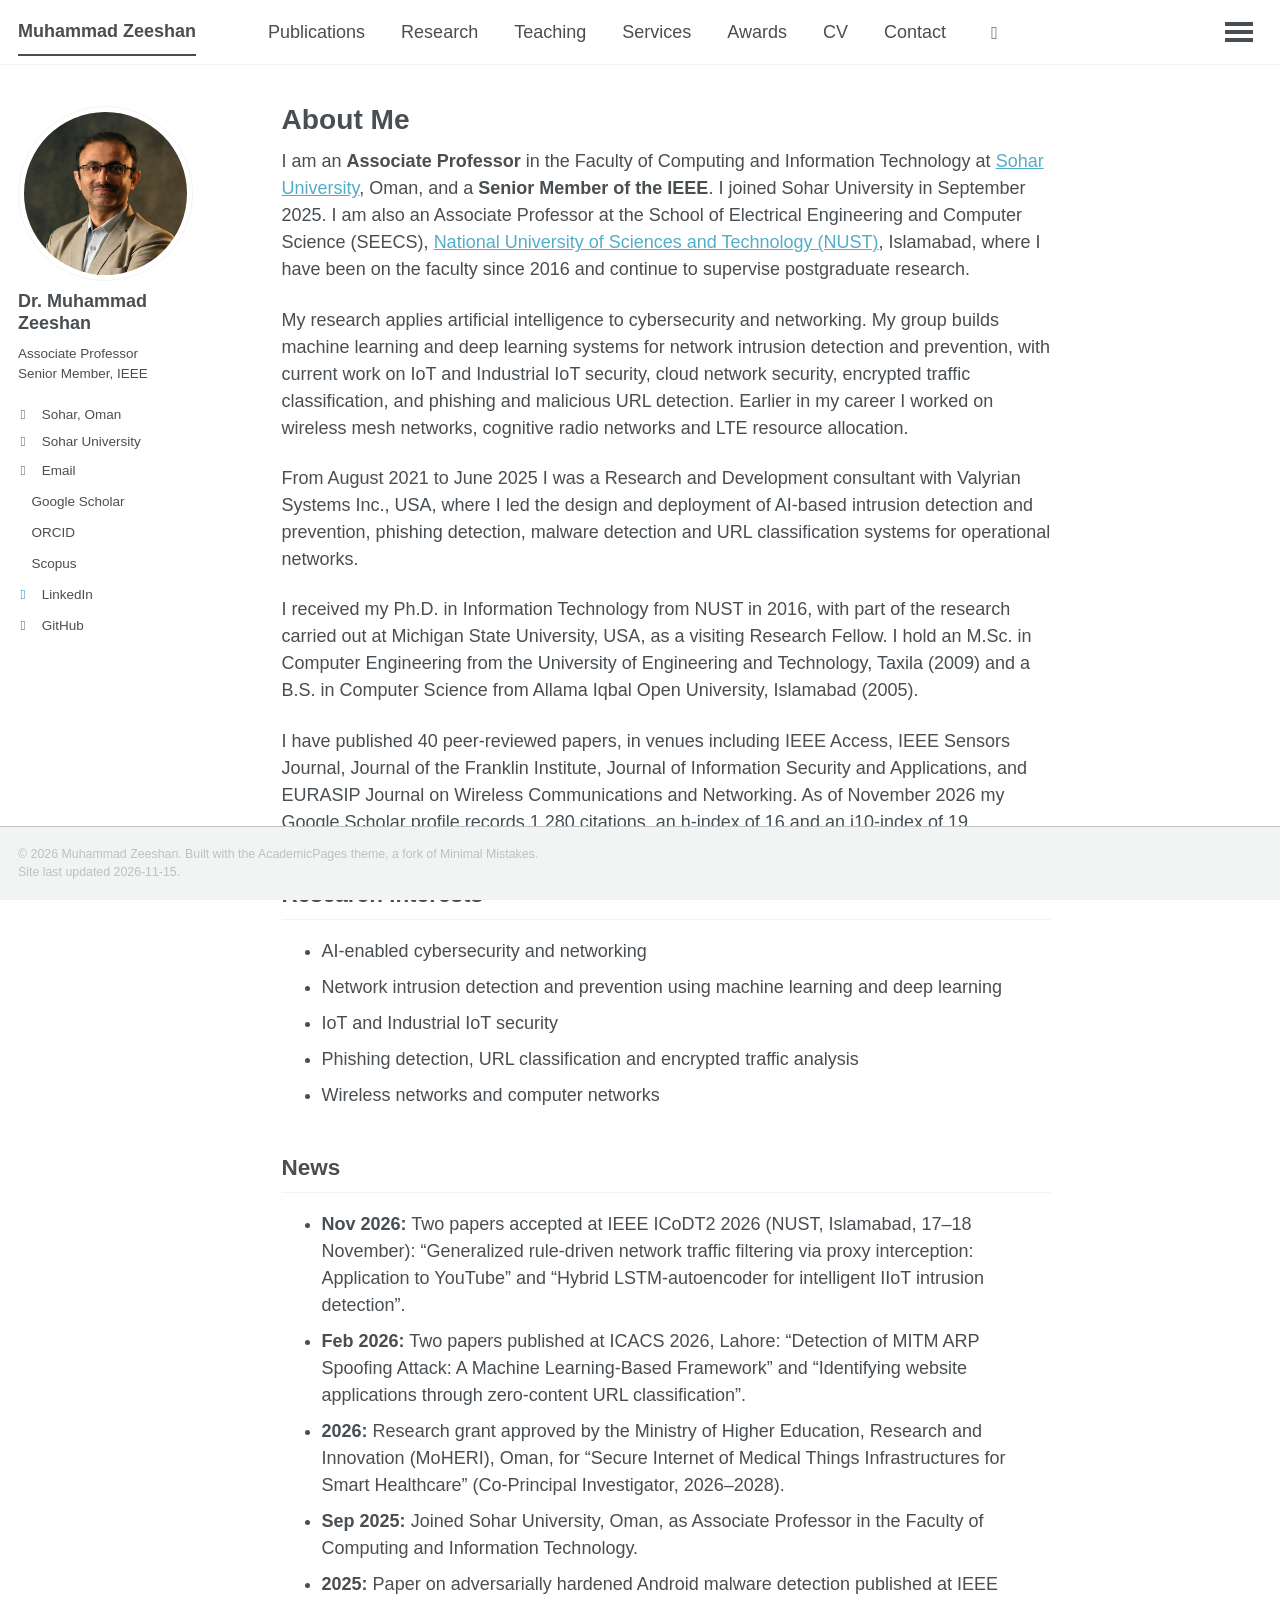
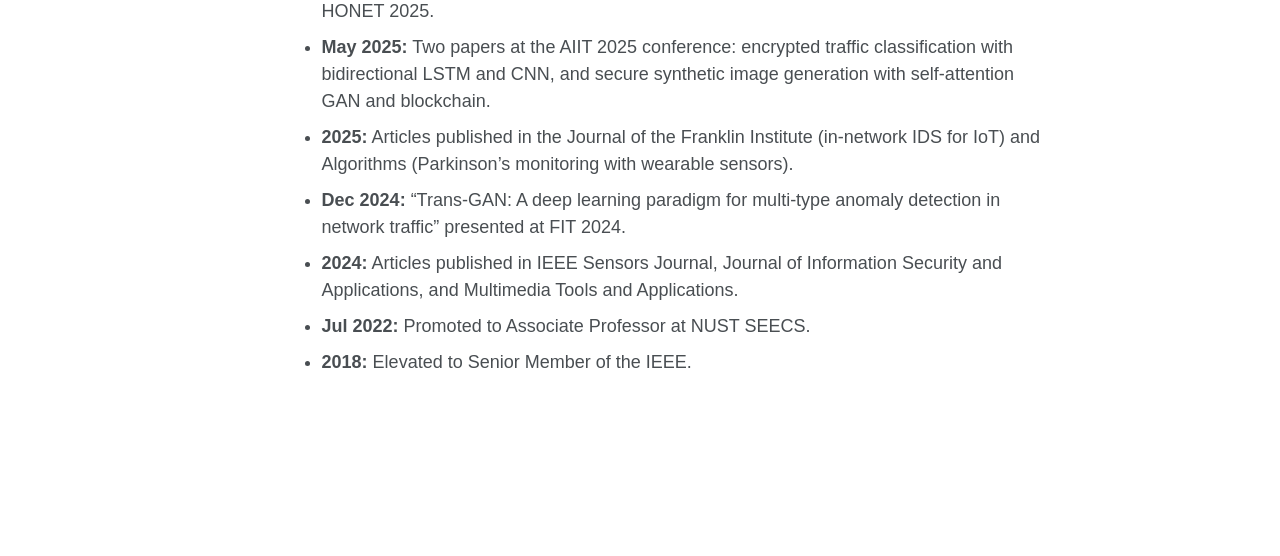
==== commit 2b812c5e: "Fix site for new repository address Make internal links relative so pages, styles and images load at" ====
--- a/index.html
+++ b/index.html
@@ -5,23 +5,23 @@
     <title>Muhammad Zeeshan</title>
     <meta name="description" content="Dr. Muhammad Zeeshan, Associate Professor at Sohar University, Oman. Research in AI-enabled cybersecurity, intrusion detection, IoT and computer networks.">
     <meta name="author" content="Muhammad Zeeshan">
-    <link rel="canonical" href="https://mzeeshanbhatti.github.io/">
+    <link rel="canonical" href="https://mzeeshan-phd.github.io/mzeeshan-phd/">
     <meta property="og:type" content="website">
     <meta property="og:site_name" content="Muhammad Zeeshan">
     <meta property="og:title" content="Muhammad Zeeshan">
     <meta property="og:description" content="Dr. Muhammad Zeeshan, Associate Professor at Sohar University, Oman. Research in AI-enabled cybersecurity, intrusion detection, IoT and computer networks.">
-    <meta property="og:url" content="https://mzeeshanbhatti.github.io/">
-    <meta property="og:image" content="https://mzeeshanbhatti.github.io/images/og-image.jpg">
+    <meta property="og:url" content="https://mzeeshan-phd.github.io/mzeeshan-phd/">
+    <meta property="og:image" content="https://mzeeshan-phd.github.io/mzeeshan-phd/images/og-image.jpg">
     <meta name="viewport" content="width=device-width, initial-scale=1.0">
     <script>
       document.documentElement.className = document.documentElement.className.replace(/\bno-js\b/g, '') + ' js ';
     </script>
-    <link rel="stylesheet" href="/assets/css/main.css">
-    <script src="/assets/js/jquery.min.js"></script>
-    <link rel="stylesheet" href="/assets/css/academicons.min.css">
-    <link rel="stylesheet" href="/assets/css/fontawesome.css">
-    <link rel="icon" type="image/png" href="/images/favicon-32x32.png" sizes="32x32">
-    <link rel="apple-touch-icon" sizes="180x180" href="/images/apple-touch-icon.png">
+    <link rel="stylesheet" href="./assets/css/main.css">
+    <script src="./assets/js/jquery.min.js"></script>
+    <link rel="stylesheet" href="./assets/css/academicons.min.css">
+    <link rel="stylesheet" href="./assets/css/fontawesome.css">
+    <link rel="icon" type="image/png" href="./images/favicon-32x32.png" sizes="32x32">
+    <link rel="apple-touch-icon" sizes="180x180" href="./images/apple-touch-icon.png">
   </head>
 
   <body>
@@ -30,14 +30,14 @@
         <div class="masthead__menu">
           <nav id="site-nav" class="greedy-nav">
             <ul class="visible-links">
-          <li class="masthead__menu-item masthead__menu-item--lg persist selected"><a href="/">Muhammad Zeeshan</a></li>
-          <li class="masthead__menu-item"><a href="/publications/">Publications</a></li>
-          <li class="masthead__menu-item"><a href="/research/">Research</a></li>
-          <li class="masthead__menu-item"><a href="/teaching/">Teaching</a></li>
-          <li class="masthead__menu-item"><a href="/services/">Services</a></li>
-          <li class="masthead__menu-item"><a href="/awards/">Awards</a></li>
-          <li class="masthead__menu-item"><a href="/cv/">CV</a></li>
-          <li class="masthead__menu-item"><a href="/contact/">Contact</a></li>
+          <li class="masthead__menu-item masthead__menu-item--lg persist selected"><a href="./">Muhammad Zeeshan</a></li>
+          <li class="masthead__menu-item"><a href="./publications/">Publications</a></li>
+          <li class="masthead__menu-item"><a href="./research/">Research</a></li>
+          <li class="masthead__menu-item"><a href="./teaching/">Teaching</a></li>
+          <li class="masthead__menu-item"><a href="./services/">Services</a></li>
+          <li class="masthead__menu-item"><a href="./awards/">Awards</a></li>
+          <li class="masthead__menu-item"><a href="./cv/">CV</a></li>
+          <li class="masthead__menu-item"><a href="./contact/">Contact</a></li>
           <li id="theme-toggle" class="masthead__menu-item persist tail">
             <button type="button" aria-label="Toggle color theme"><i id="theme-icon" class="fa-solid fa-sun" aria-hidden="true" title="toggle theme"></i></button>
           </li>
@@ -53,7 +53,7 @@
       <div class="sidebar sticky">
         <div itemscope itemtype="http://schema.org/Person">
           <div class="author__avatar">
-            <img src="/images/profile.jpg" class="author__avatar" alt="Dr. Muhammad Zeeshan" fetchpriority="high">
+            <img src="./images/profile.jpg" class="author__avatar" alt="Dr. Muhammad Zeeshan" fetchpriority="high">
           </div>
           <div class="author__content">
             <h3 class="author__name">Dr. Muhammad Zeeshan</h3>
@@ -69,7 +69,7 @@
               <li><a href="https://orcid.org/0000-0003-4417-1365"><i class="ai ai-orcid ai-fw icon-pad-right"></i>ORCID</a></li>
               <li><a href="https://www.scopus.com/authid/detail.uri?authorId=57214970753"><i class="ai ai-scopus ai-fw icon-pad-right"></i>Scopus</a></li>
               <li><a href="https://www.linkedin.com/in/zeeshanbhatti/"><i class="fab fa-fw fa-linkedin icon-pad-right" aria-hidden="true"></i>LinkedIn</a></li>
-              <li><a href="https://github.com/mzeeshanbhatti"><i class="fab fa-fw fa-github icon-pad-right" aria-hidden="true"></i>GitHub</a></li>
+              <li><a href="https://github.com/mzeeshan-phd"><i class="fab fa-fw fa-github icon-pad-right" aria-hidden="true"></i>GitHub</a></li>
             </ul>
           </div>
         </div>
@@ -115,11 +115,11 @@
       <footer>
         <div class="page__footer-copyright">
           &copy; 2026 Muhammad Zeeshan. Built with the <a href="https://github.com/academicpages/academicpages.github.io">AcademicPages</a> theme, a fork of <a href="https://mademistakes.com/work/minimal-mistakes-jekyll-theme/" rel="nofollow">Minimal Mistakes</a>.<br>
-          Site last updated 2026-11-14.
+          Site last updated 2026-11-15.
         </div>
       </footer>
     </div>
 
-    <script type="module" src="/assets/js/main.min.js"></script>
+    <script type="module" src="./assets/js/main.min.js"></script>
   </body>
 </html>
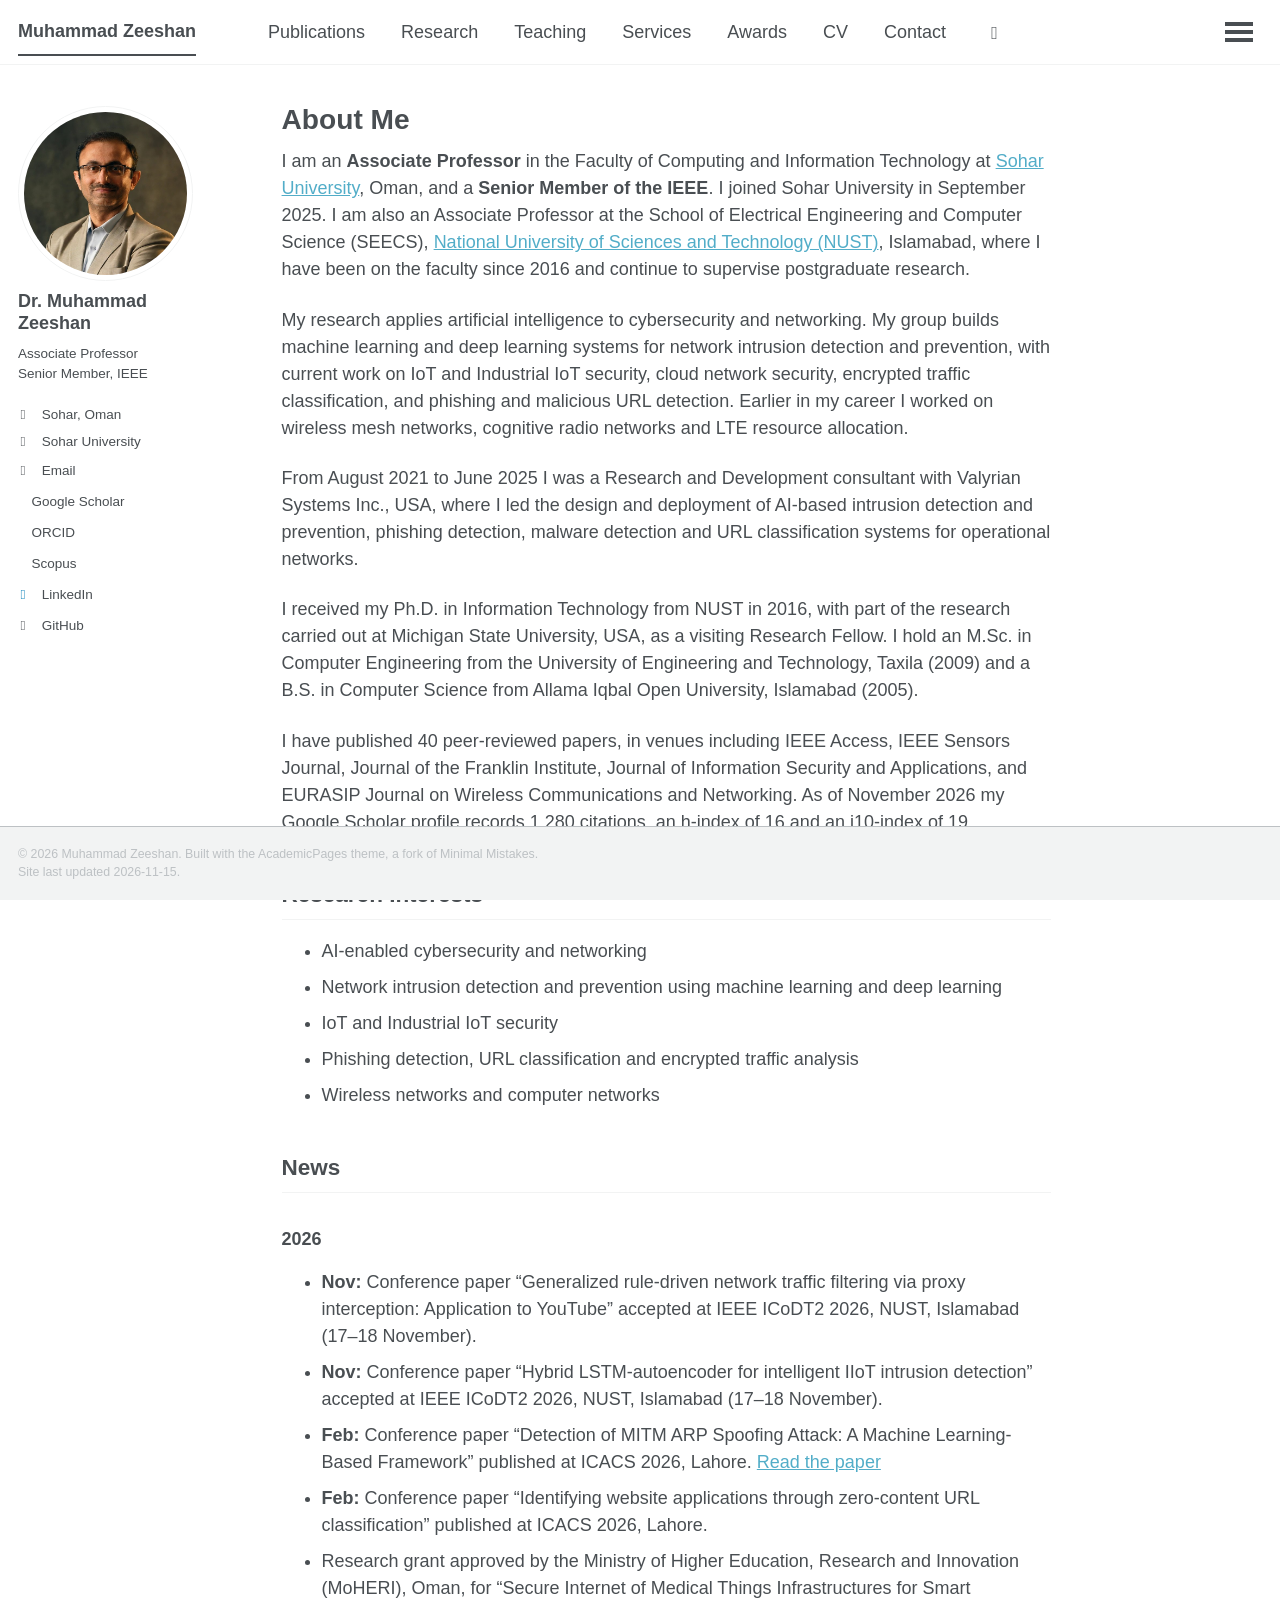
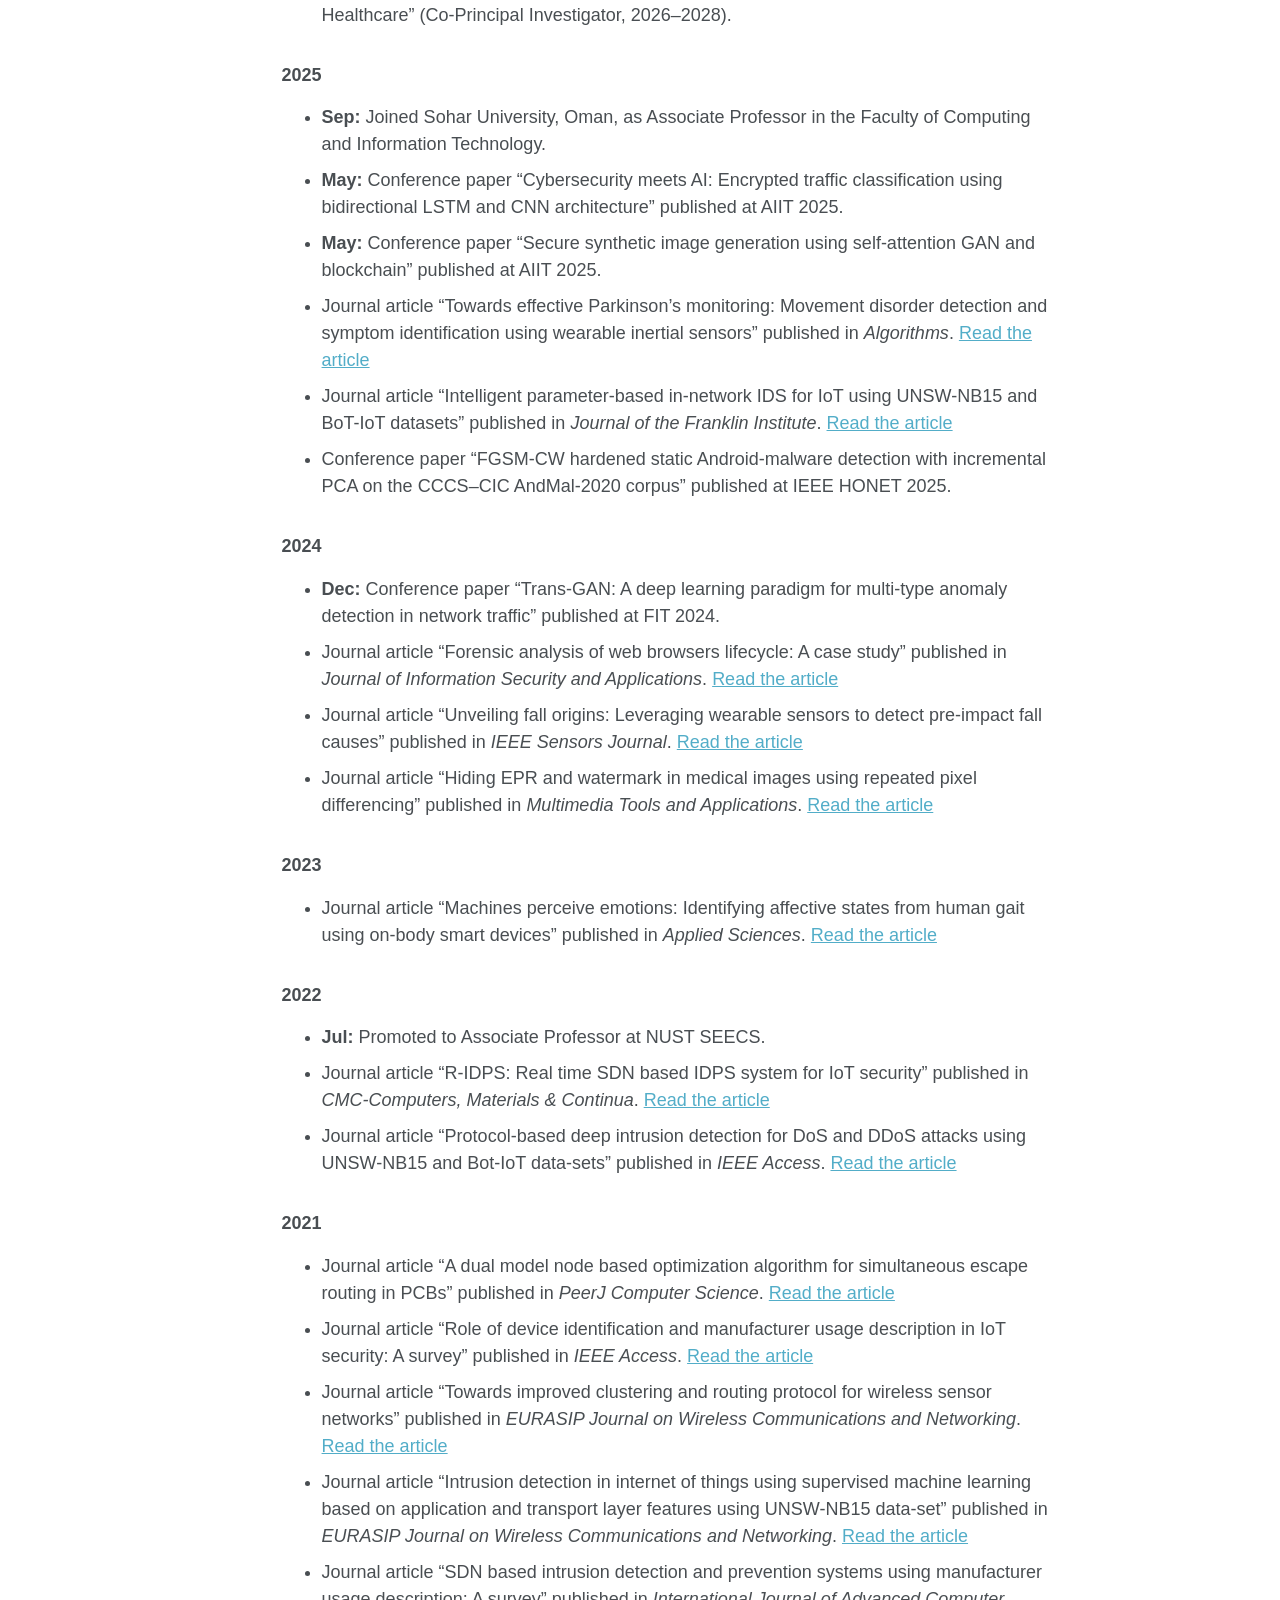
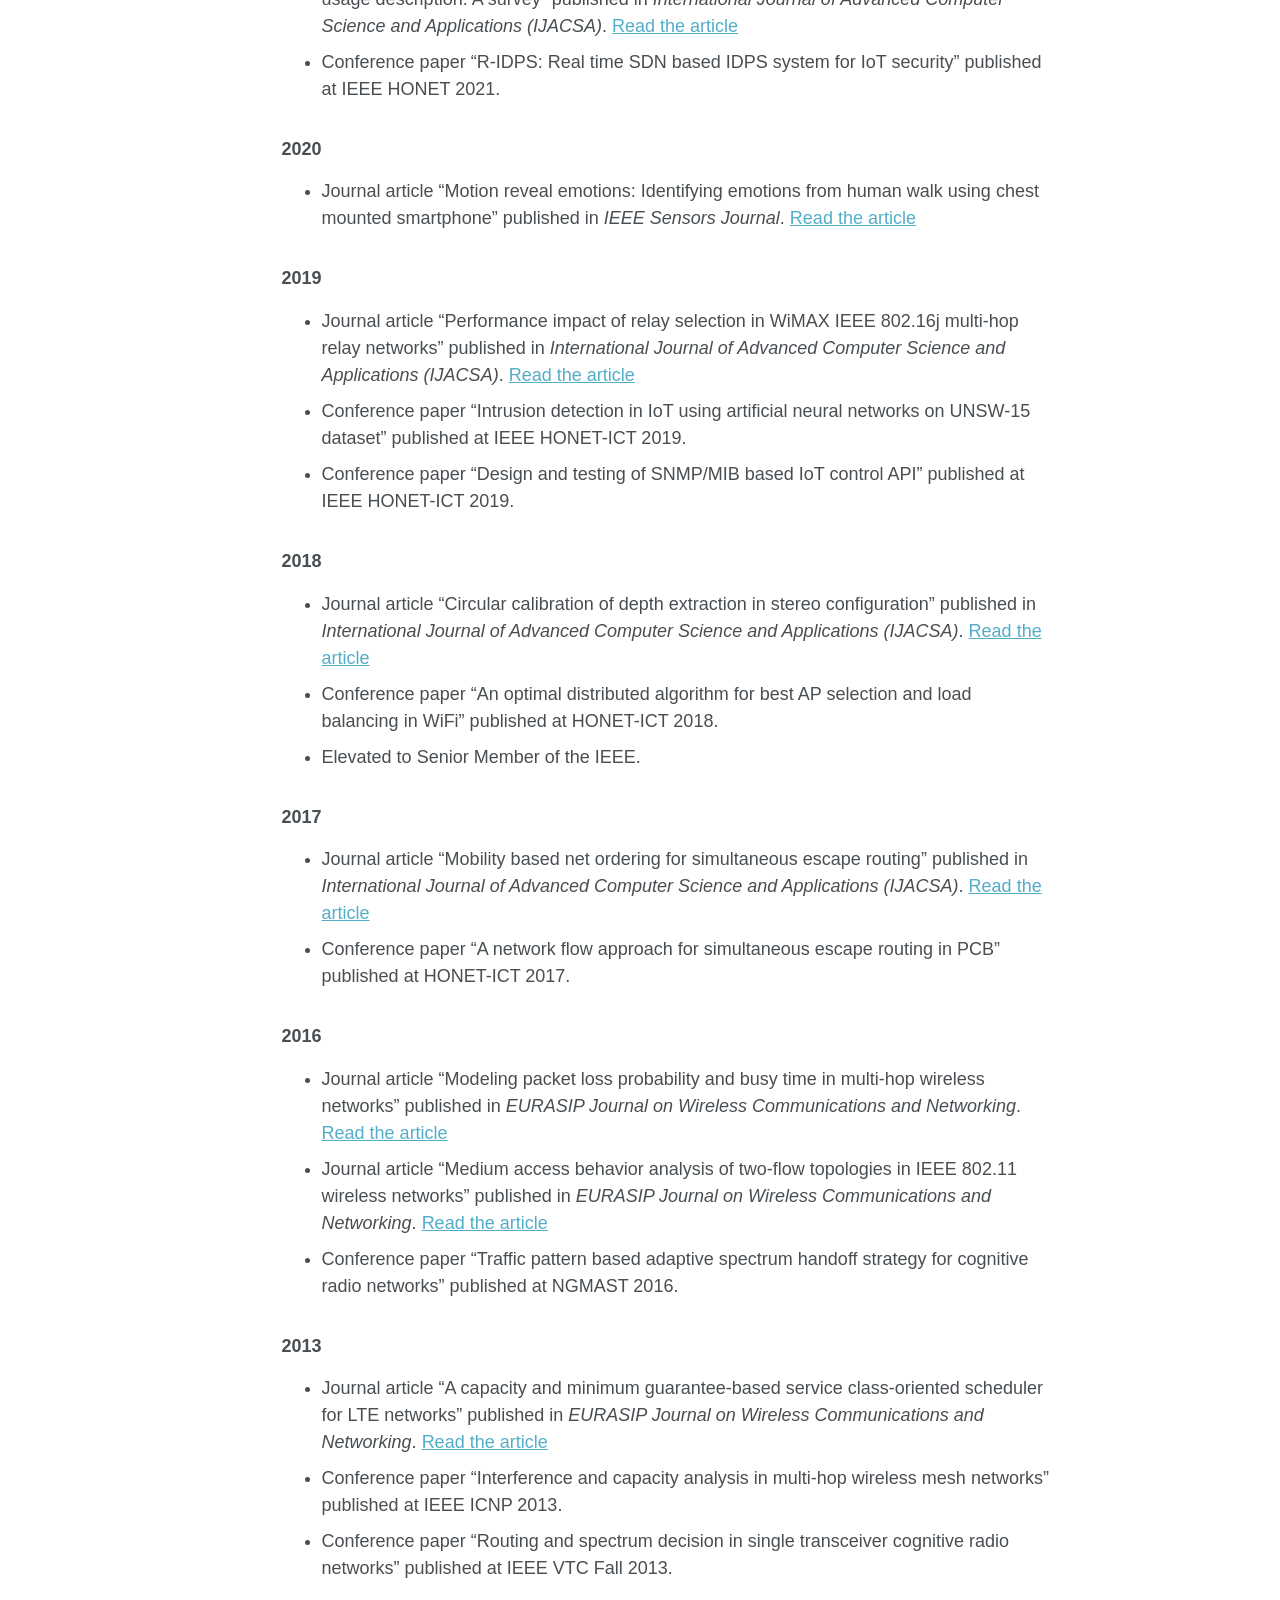
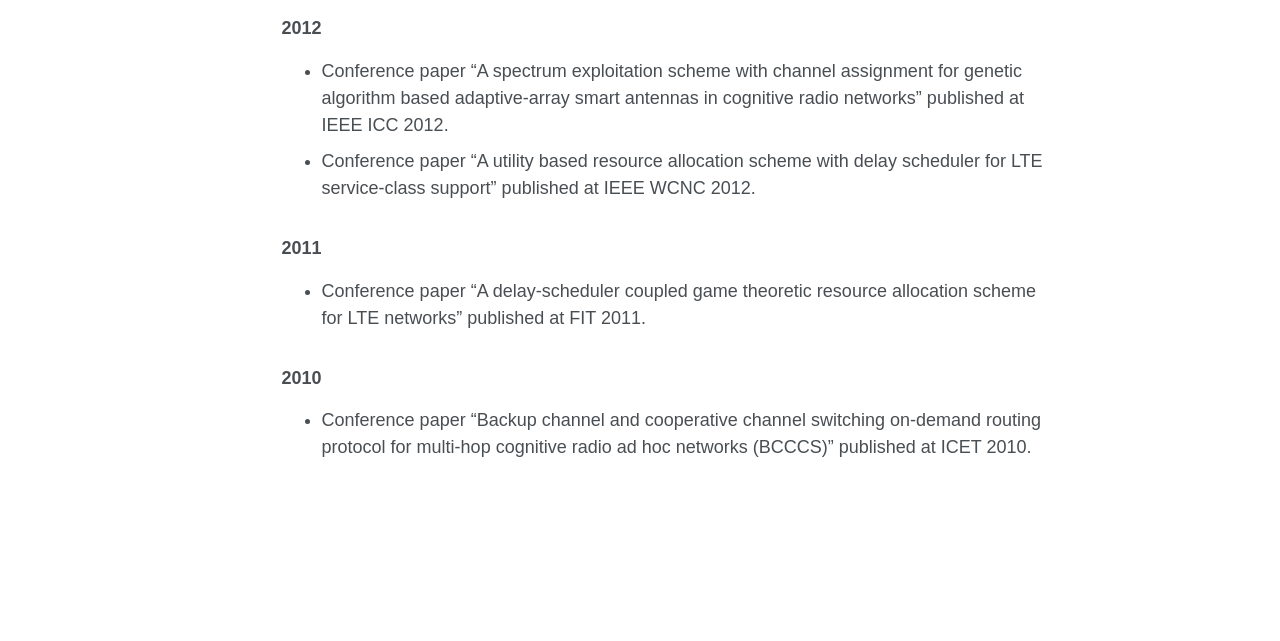
==== commit 2a25e215: "Add a news item for every publication, grouped by year Co-Authored-By: Claude Fable 5.2 <noreply@ant" ====
--- a/index.html
+++ b/index.html
@@ -5,13 +5,13 @@
     <title>Muhammad Zeeshan</title>
     <meta name="description" content="Dr. Muhammad Zeeshan, Associate Professor at Sohar University, Oman. Research in AI-enabled cybersecurity, intrusion detection, IoT and computer networks.">
     <meta name="author" content="Muhammad Zeeshan">
-    <link rel="canonical" href="https://mzeeshan-phd.github.io/mzeeshan-phd/">
+    <link rel="canonical" href="https://mzeeshan-phd.github.io/">
     <meta property="og:type" content="website">
     <meta property="og:site_name" content="Muhammad Zeeshan">
     <meta property="og:title" content="Muhammad Zeeshan">
     <meta property="og:description" content="Dr. Muhammad Zeeshan, Associate Professor at Sohar University, Oman. Research in AI-enabled cybersecurity, intrusion detection, IoT and computer networks.">
-    <meta property="og:url" content="https://mzeeshan-phd.github.io/mzeeshan-phd/">
-    <meta property="og:image" content="https://mzeeshan-phd.github.io/mzeeshan-phd/images/og-image.jpg">
+    <meta property="og:url" content="https://mzeeshan-phd.github.io/">
+    <meta property="og:image" content="https://mzeeshan-phd.github.io/images/og-image.jpg">
     <meta name="viewport" content="width=device-width, initial-scale=1.0">
     <script>
       document.documentElement.className = document.documentElement.className.replace(/\bno-js\b/g, '') + ' js ';
@@ -93,18 +93,94 @@
 <li>Wireless networks and computer networks</li>
 </ul>
 <h2>News</h2>
-<ul>
-<li><strong>Nov 2026:</strong> Two papers accepted at IEEE ICoDT2 2026 (NUST, Islamabad, 17–18 November): &ldquo;Generalized rule-driven network traffic filtering via proxy interception: Application to YouTube&rdquo; and &ldquo;Hybrid LSTM-autoencoder for intelligent IIoT intrusion detection&rdquo;.</li>
-<li><strong>Feb 2026:</strong> Two papers published at ICACS 2026, Lahore: &ldquo;Detection of MITM ARP Spoofing Attack: A Machine Learning-Based Framework&rdquo; and &ldquo;Identifying website applications through zero-content URL classification&rdquo;.</li>
-<li><strong>2026:</strong> Research grant approved by the Ministry of Higher Education, Research and Innovation (MoHERI), Oman, for &ldquo;Secure Internet of Medical Things Infrastructures for Smart Healthcare&rdquo; (Co-Principal Investigator, 2026–2028).</li>
-<li><strong>Sep 2025:</strong> Joined Sohar University, Oman, as Associate Professor in the Faculty of Computing and Information Technology.</li>
-<li><strong>2025:</strong> Paper on adversarially hardened Android malware detection published at IEEE HONET 2025.</li>
-<li><strong>May 2025:</strong> Two papers at the AIIT 2025 conference: encrypted traffic classification with bidirectional LSTM and CNN, and secure synthetic image generation with self-attention GAN and blockchain.</li>
-<li><strong>2025:</strong> Articles published in the Journal of the Franklin Institute (in-network IDS for IoT) and Algorithms (Parkinson&rsquo;s monitoring with wearable sensors).</li>
-<li><strong>Dec 2024:</strong> &ldquo;Trans-GAN: A deep learning paradigm for multi-type anomaly detection in network traffic&rdquo; presented at FIT 2024.</li>
-<li><strong>2024:</strong> Articles published in IEEE Sensors Journal, Journal of Information Security and Applications, and Multimedia Tools and Applications.</li>
-<li><strong>Jul 2022:</strong> Promoted to Associate Professor at NUST SEECS.</li>
-<li><strong>2018:</strong> Elevated to Senior Member of the IEEE.</li>
+<h3>2026</h3>
+<ul>
+<li><strong>Nov:</strong> Conference paper &ldquo;Generalized rule-driven network traffic filtering via proxy interception: Application to YouTube&rdquo; accepted at IEEE ICoDT2 2026, NUST, Islamabad (17–18 November).</li>
+<li><strong>Nov:</strong> Conference paper &ldquo;Hybrid LSTM-autoencoder for intelligent IIoT intrusion detection&rdquo; accepted at IEEE ICoDT2 2026, NUST, Islamabad (17–18 November).</li>
+<li><strong>Feb:</strong> Conference paper &ldquo;Detection of MITM ARP Spoofing Attack: A Machine Learning-Based Framework&rdquo; published at ICACS 2026, Lahore. <a href="https://doi.org/10.1109/ICACS69208.2026.11433127">Read the paper</a></li>
+<li><strong>Feb:</strong> Conference paper &ldquo;Identifying website applications through zero-content URL classification&rdquo; published at ICACS 2026, Lahore.</li>
+<li>Research grant approved by the Ministry of Higher Education, Research and Innovation (MoHERI), Oman, for &ldquo;Secure Internet of Medical Things Infrastructures for Smart Healthcare&rdquo; (Co-Principal Investigator, 2026–2028).</li>
+</ul>
+<h3>2025</h3>
+<ul>
+<li><strong>Sep:</strong> Joined Sohar University, Oman, as Associate Professor in the Faculty of Computing and Information Technology.</li>
+<li><strong>May:</strong> Conference paper &ldquo;Cybersecurity meets AI: Encrypted traffic classification using bidirectional LSTM and CNN architecture&rdquo; published at AIIT 2025.</li>
+<li><strong>May:</strong> Conference paper &ldquo;Secure synthetic image generation using self-attention GAN and blockchain&rdquo; published at AIIT 2025.</li>
+<li>Journal article &ldquo;Towards effective Parkinson’s monitoring: Movement disorder detection and symptom identification using wearable inertial sensors&rdquo; published in <em>Algorithms</em>. <a href="https://doi.org/10.3390/a18040203">Read the article</a></li>
+<li>Journal article &ldquo;Intelligent parameter-based in-network IDS for IoT using UNSW-NB15 and BoT-IoT datasets&rdquo; published in <em>Journal of the Franklin Institute</em>. <a href="https://doi.org/10.1016/j.jfranklin.2024.107440">Read the article</a></li>
+<li>Conference paper &ldquo;FGSM-CW hardened static Android-malware detection with incremental PCA on the CCCS–CIC AndMal-2020 corpus&rdquo; published at IEEE HONET 2025.</li>
+</ul>
+<h3>2024</h3>
+<ul>
+<li><strong>Dec:</strong> Conference paper &ldquo;Trans-GAN: A deep learning paradigm for multi-type anomaly detection in network traffic&rdquo; published at FIT 2024.</li>
+<li>Journal article &ldquo;Forensic analysis of web browsers lifecycle: A case study&rdquo; published in <em>Journal of Information Security and Applications</em>. <a href="https://doi.org/10.1016/j.jisa.2024.103839">Read the article</a></li>
+<li>Journal article &ldquo;Unveiling fall origins: Leveraging wearable sensors to detect pre-impact fall causes&rdquo; published in <em>IEEE Sensors Journal</em>. <a href="https://doi.org/10.1109/JSEN.2024.3407835">Read the article</a></li>
+<li>Journal article &ldquo;Hiding EPR and watermark in medical images using repeated pixel differencing&rdquo; published in <em>Multimedia Tools and Applications</em>. <a href="https://doi.org/10.1007/s11042-023-15434-6">Read the article</a></li>
+</ul>
+<h3>2023</h3>
+<ul>
+<li>Journal article &ldquo;Machines perceive emotions: Identifying affective states from human gait using on-body smart devices&rdquo; published in <em>Applied Sciences</em>. <a href="https://doi.org/10.3390/app13084728">Read the article</a></li>
+</ul>
+<h3>2022</h3>
+<ul>
+<li><strong>Jul:</strong> Promoted to Associate Professor at NUST SEECS.</li>
+<li>Journal article &ldquo;R-IDPS: Real time SDN based IDPS system for IoT security&rdquo; published in <em>CMC-Computers, Materials &amp; Continua</em>. <a href="https://doi.org/10.32604/cmc.2022.028285">Read the article</a></li>
+<li>Journal article &ldquo;Protocol-based deep intrusion detection for DoS and DDoS attacks using UNSW-NB15 and Bot-IoT data-sets&rdquo; published in <em>IEEE Access</em>. <a href="https://doi.org/10.1109/ACCESS.2021.3137201">Read the article</a></li>
+</ul>
+<h3>2021</h3>
+<ul>
+<li>Journal article &ldquo;A dual model node based optimization algorithm for simultaneous escape routing in PCBs&rdquo; published in <em>PeerJ Computer Science</em>. <a href="https://doi.org/10.7717/peerj-cs.499">Read the article</a></li>
+<li>Journal article &ldquo;Role of device identification and manufacturer usage description in IoT security: A survey&rdquo; published in <em>IEEE Access</em>. <a href="https://doi.org/10.1109/ACCESS.2021.3065123">Read the article</a></li>
+<li>Journal article &ldquo;Towards improved clustering and routing protocol for wireless sensor networks&rdquo; published in <em>EURASIP Journal on Wireless Communications and Networking</em>. <a href="https://doi.org/10.1186/s13638-021-01911-9">Read the article</a></li>
+<li>Journal article &ldquo;Intrusion detection in internet of things using supervised machine learning based on application and transport layer features using UNSW-NB15 data-set&rdquo; published in <em>EURASIP Journal on Wireless Communications and Networking</em>. <a href="https://doi.org/10.1186/s13638-021-01893-8">Read the article</a></li>
+<li>Journal article &ldquo;SDN based intrusion detection and prevention systems using manufacturer usage description: A survey&rdquo; published in <em>International Journal of Advanced Computer Science and Applications (IJACSA)</em>. <a href="https://doi.org/10.14569/IJACSA.2020.0111283">Read the article</a></li>
+<li>Conference paper &ldquo;R-IDPS: Real time SDN based IDPS system for IoT security&rdquo; published at IEEE HONET 2021.</li>
+</ul>
+<h3>2020</h3>
+<ul>
+<li>Journal article &ldquo;Motion reveal emotions: Identifying emotions from human walk using chest mounted smartphone&rdquo; published in <em>IEEE Sensors Journal</em>. <a href="https://doi.org/10.1109/JSEN.2020.3004399">Read the article</a></li>
+</ul>
+<h3>2019</h3>
+<ul>
+<li>Journal article &ldquo;Performance impact of relay selection in WiMAX IEEE 802.16j multi-hop relay networks&rdquo; published in <em>International Journal of Advanced Computer Science and Applications (IJACSA)</em>. <a href="https://doi.org/10.14569/IJACSA.2019.0100950">Read the article</a></li>
+<li>Conference paper &ldquo;Intrusion detection in IoT using artificial neural networks on UNSW-15 dataset&rdquo; published at IEEE HONET-ICT 2019.</li>
+<li>Conference paper &ldquo;Design and testing of SNMP/MIB based IoT control API&rdquo; published at IEEE HONET-ICT 2019.</li>
+</ul>
+<h3>2018</h3>
+<ul>
+<li>Journal article &ldquo;Circular calibration of depth extraction in stereo configuration&rdquo; published in <em>International Journal of Advanced Computer Science and Applications (IJACSA)</em>. <a href="https://doi.org/10.14569/IJACSA.2018.090336">Read the article</a></li>
+<li>Conference paper &ldquo;An optimal distributed algorithm for best AP selection and load balancing in WiFi&rdquo; published at HONET-ICT 2018.</li>
+<li>Elevated to Senior Member of the IEEE.</li>
+</ul>
+<h3>2017</h3>
+<ul>
+<li>Journal article &ldquo;Mobility based net ordering for simultaneous escape routing&rdquo; published in <em>International Journal of Advanced Computer Science and Applications (IJACSA)</em>. <a href="https://doi.org/10.14569/IJACSA.2017.080762">Read the article</a></li>
+<li>Conference paper &ldquo;A network flow approach for simultaneous escape routing in PCB&rdquo; published at HONET-ICT 2017.</li>
+</ul>
+<h3>2016</h3>
+<ul>
+<li>Journal article &ldquo;Modeling packet loss probability and busy time in multi-hop wireless networks&rdquo; published in <em>EURASIP Journal on Wireless Communications and Networking</em>. <a href="https://doi.org/10.1186/s13638-016-0664-7">Read the article</a></li>
+<li>Journal article &ldquo;Medium access behavior analysis of two-flow topologies in IEEE 802.11 wireless networks&rdquo; published in <em>EURASIP Journal on Wireless Communications and Networking</em>. <a href="https://doi.org/10.1186/s13638-016-0535-2">Read the article</a></li>
+<li>Conference paper &ldquo;Traffic pattern based adaptive spectrum handoff strategy for cognitive radio networks&rdquo; published at NGMAST 2016.</li>
+</ul>
+<h3>2013</h3>
+<ul>
+<li>Journal article &ldquo;A capacity and minimum guarantee-based service class-oriented scheduler for LTE networks&rdquo; published in <em>EURASIP Journal on Wireless Communications and Networking</em>. <a href="https://doi.org/10.1186/1687-1499-2013-67">Read the article</a></li>
+<li>Conference paper &ldquo;Interference and capacity analysis in multi-hop wireless mesh networks&rdquo; published at IEEE ICNP 2013.</li>
+<li>Conference paper &ldquo;Routing and spectrum decision in single transceiver cognitive radio networks&rdquo; published at IEEE VTC Fall 2013.</li>
+</ul>
+<h3>2012</h3>
+<ul>
+<li>Conference paper &ldquo;A spectrum exploitation scheme with channel assignment for genetic algorithm based adaptive-array smart antennas in cognitive radio networks&rdquo; published at IEEE ICC 2012.</li>
+<li>Conference paper &ldquo;A utility based resource allocation scheme with delay scheduler for LTE service-class support&rdquo; published at IEEE WCNC 2012.</li>
+</ul>
+<h3>2011</h3>
+<ul>
+<li>Conference paper &ldquo;A delay-scheduler coupled game theoretic resource allocation scheme for LTE networks&rdquo; published at FIT 2011.</li>
+</ul>
+<h3>2010</h3>
+<ul>
+<li>Conference paper &ldquo;Backup channel and cooperative channel switching on-demand routing protocol for multi-hop cognitive radio ad hoc networks (BCCCS)&rdquo; published at ICET 2010.</li>
 </ul>
           </section>
         </div>
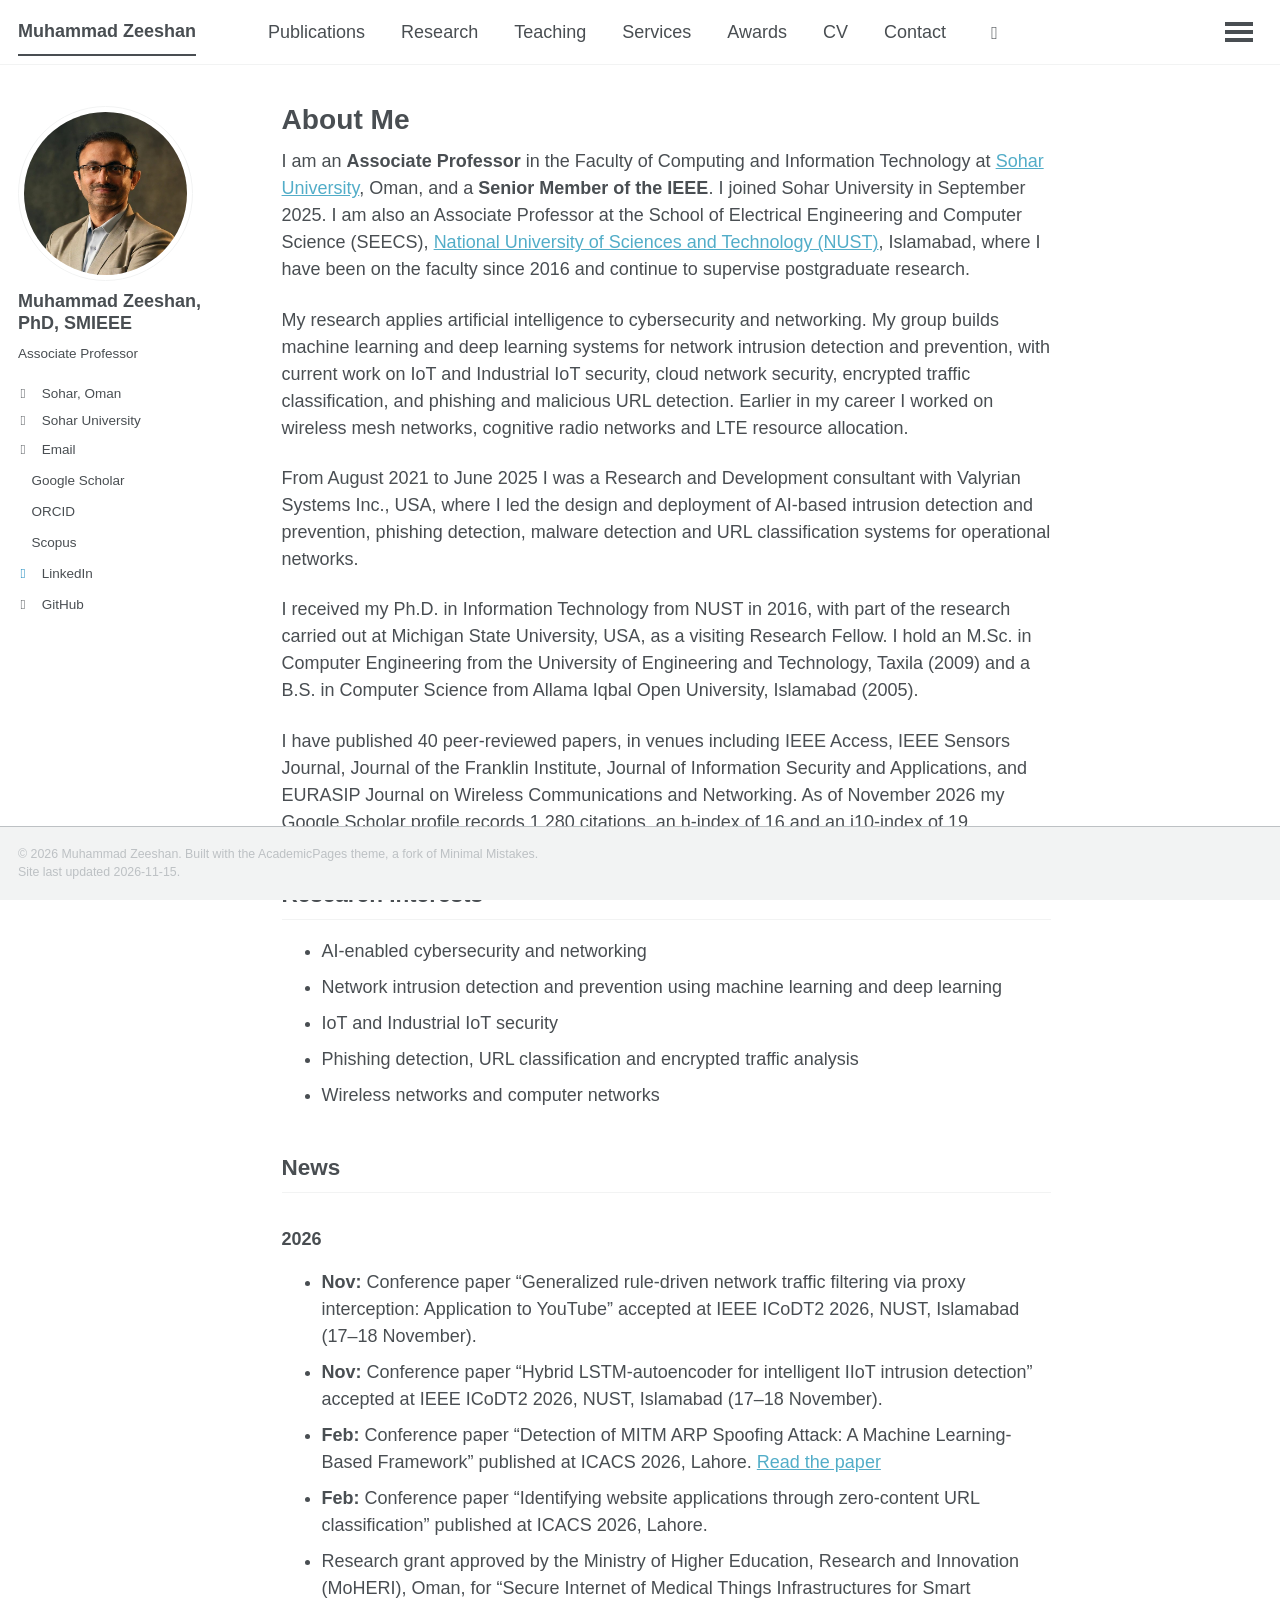
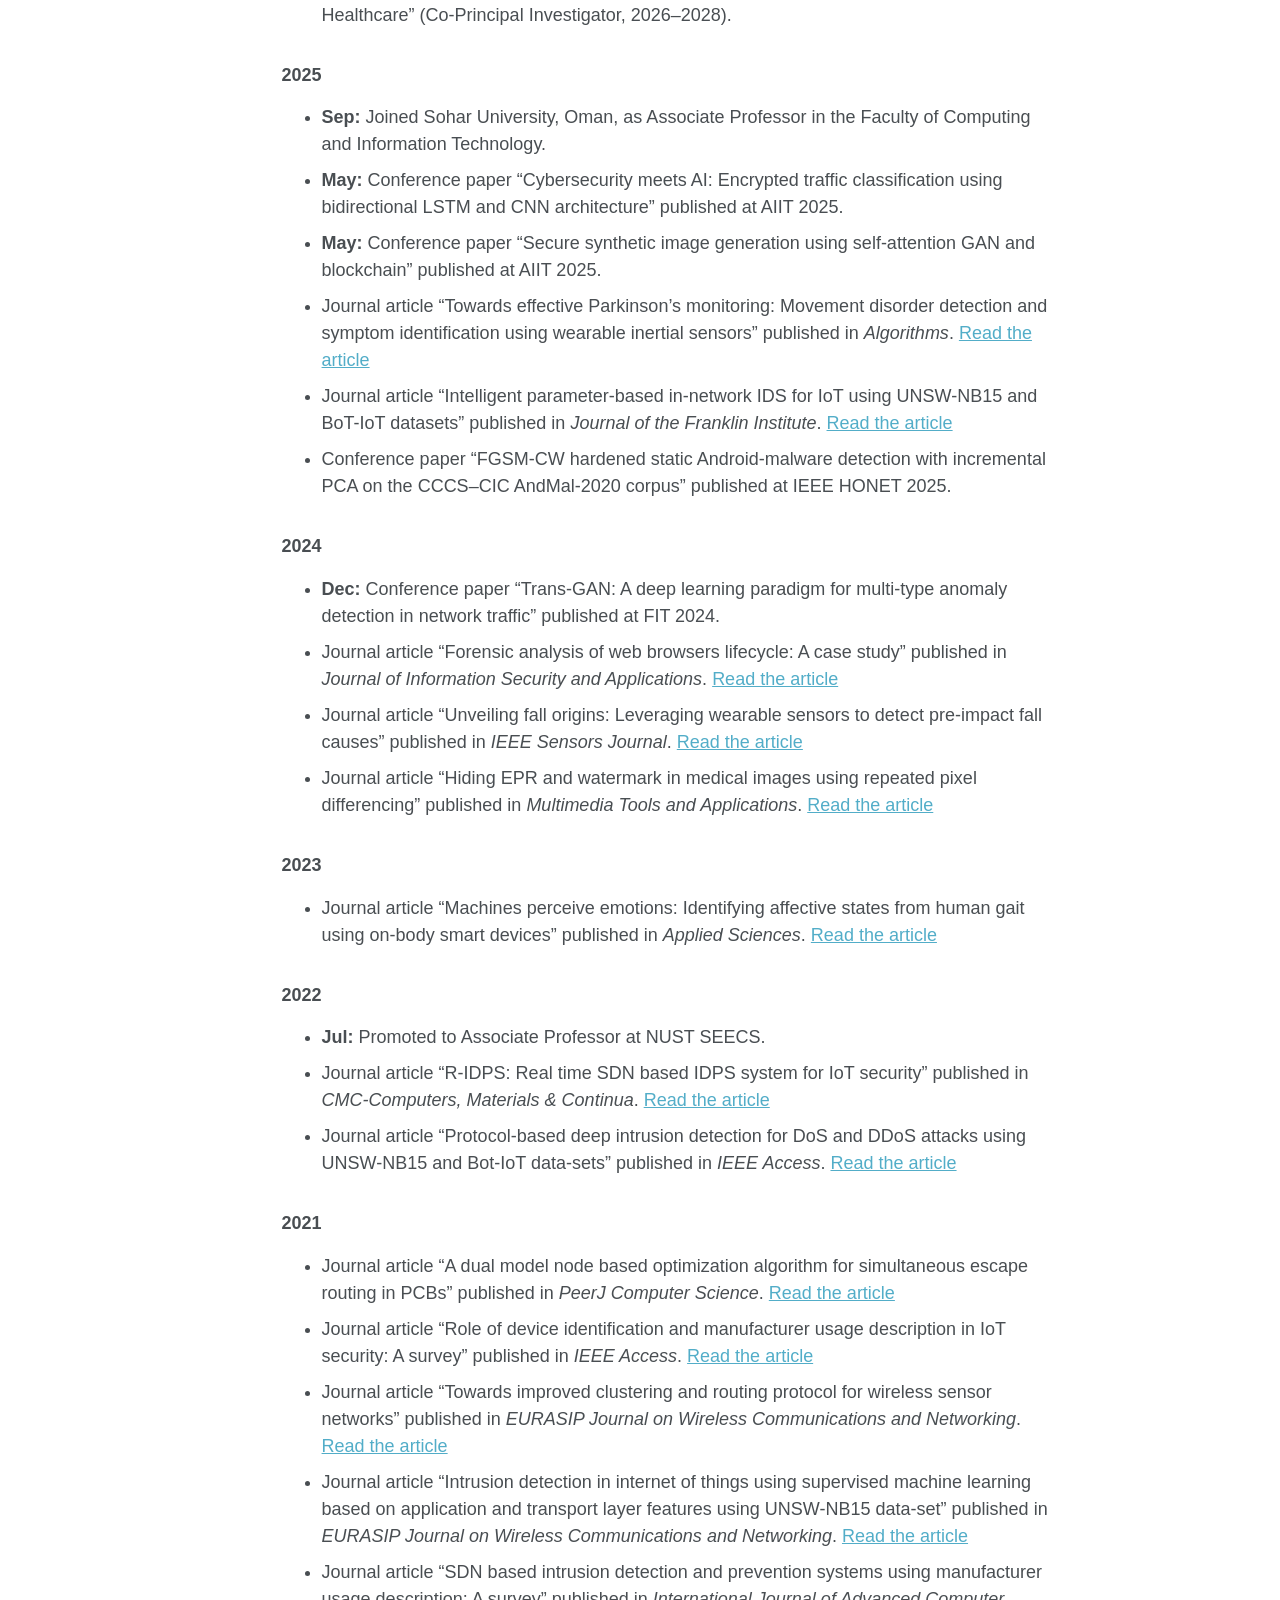
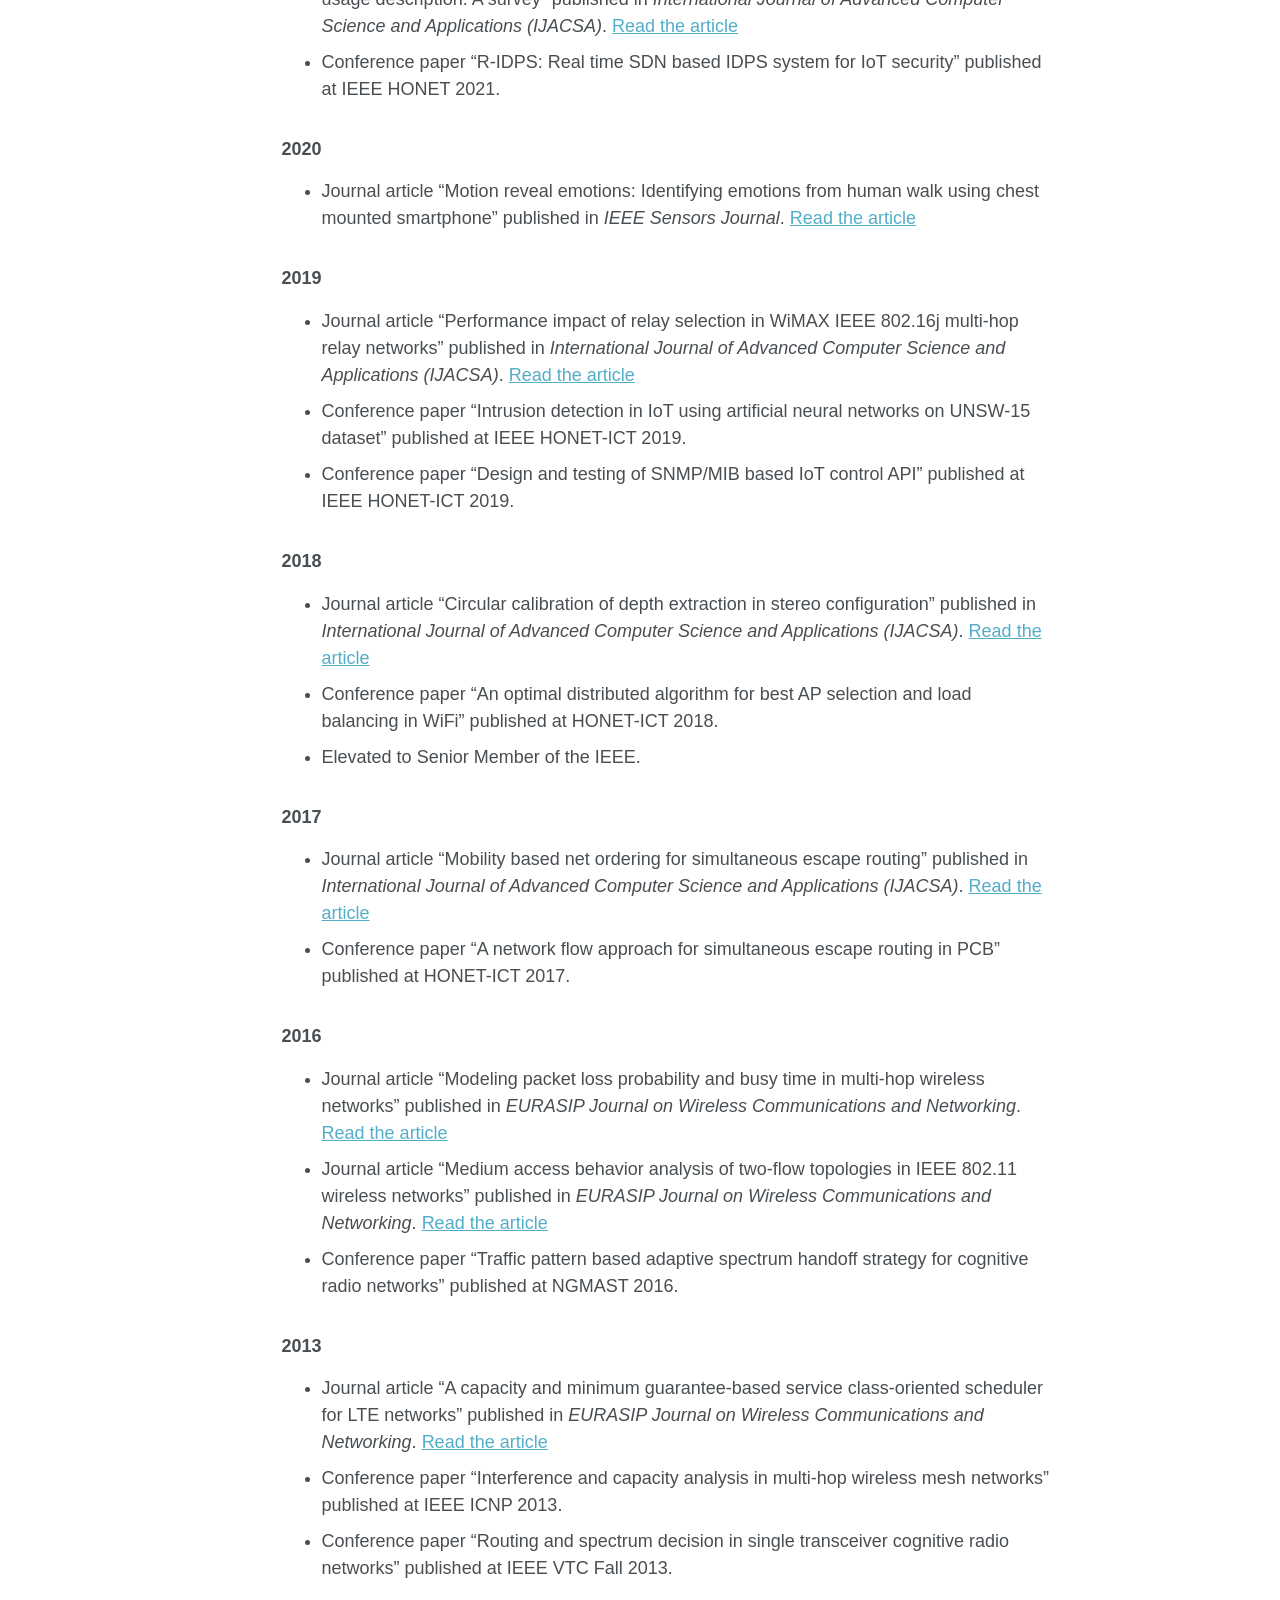
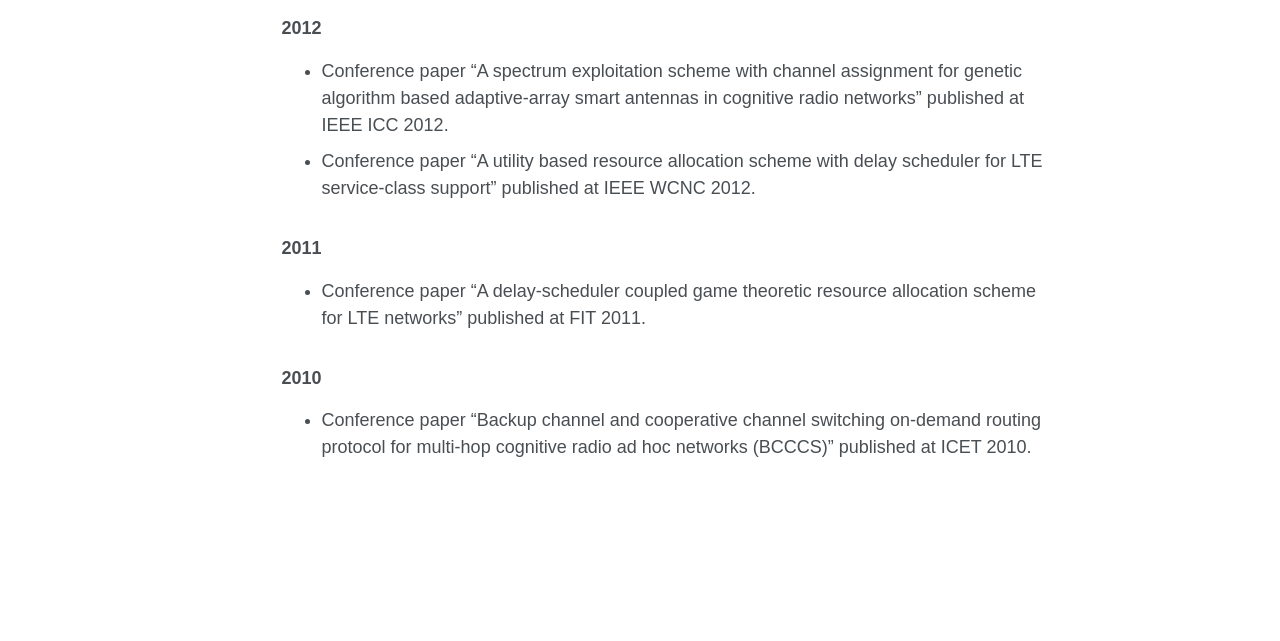
==== commit 32285409: "Show name as Muhammad Zeeshan, PhD, SMIEEE Co-Authored-By: Claude Fable 5.2 <noreply@anthropic.com> " ====
--- a/index.html
+++ b/index.html
@@ -3,13 +3,13 @@
   <head>
     <meta charset="utf-8">
     <title>Muhammad Zeeshan</title>
-    <meta name="description" content="Dr. Muhammad Zeeshan, Associate Professor at Sohar University, Oman. Research in AI-enabled cybersecurity, intrusion detection, IoT and computer networks.">
+    <meta name="description" content="Muhammad Zeeshan, PhD, SMIEEE, Associate Professor at Sohar University, Oman. Research in AI-enabled cybersecurity, intrusion detection, IoT and computer networks.">
     <meta name="author" content="Muhammad Zeeshan">
     <link rel="canonical" href="https://mzeeshan-phd.github.io/">
     <meta property="og:type" content="website">
     <meta property="og:site_name" content="Muhammad Zeeshan">
     <meta property="og:title" content="Muhammad Zeeshan">
-    <meta property="og:description" content="Dr. Muhammad Zeeshan, Associate Professor at Sohar University, Oman. Research in AI-enabled cybersecurity, intrusion detection, IoT and computer networks.">
+    <meta property="og:description" content="Muhammad Zeeshan, PhD, SMIEEE, Associate Professor at Sohar University, Oman. Research in AI-enabled cybersecurity, intrusion detection, IoT and computer networks.">
     <meta property="og:url" content="https://mzeeshan-phd.github.io/">
     <meta property="og:image" content="https://mzeeshan-phd.github.io/images/og-image.jpg">
     <meta name="viewport" content="width=device-width, initial-scale=1.0">
@@ -53,11 +53,11 @@
       <div class="sidebar sticky">
         <div itemscope itemtype="http://schema.org/Person">
           <div class="author__avatar">
-            <img src="./images/profile.jpg" class="author__avatar" alt="Dr. Muhammad Zeeshan" fetchpriority="high">
+            <img src="./images/profile.jpg" class="author__avatar" alt="Muhammad Zeeshan, PhD, SMIEEE" fetchpriority="high">
           </div>
           <div class="author__content">
-            <h3 class="author__name">Dr. Muhammad Zeeshan</h3>
-            <p class="author__bio">Associate Professor<br>Senior Member, IEEE</p>
+            <h3 class="author__name">Muhammad Zeeshan, PhD, SMIEEE</h3>
+            <p class="author__bio">Associate Professor</p>
           </div>
           <div class="author__urls-wrapper">
             <button class="btn btn--inverse">Follow</button>
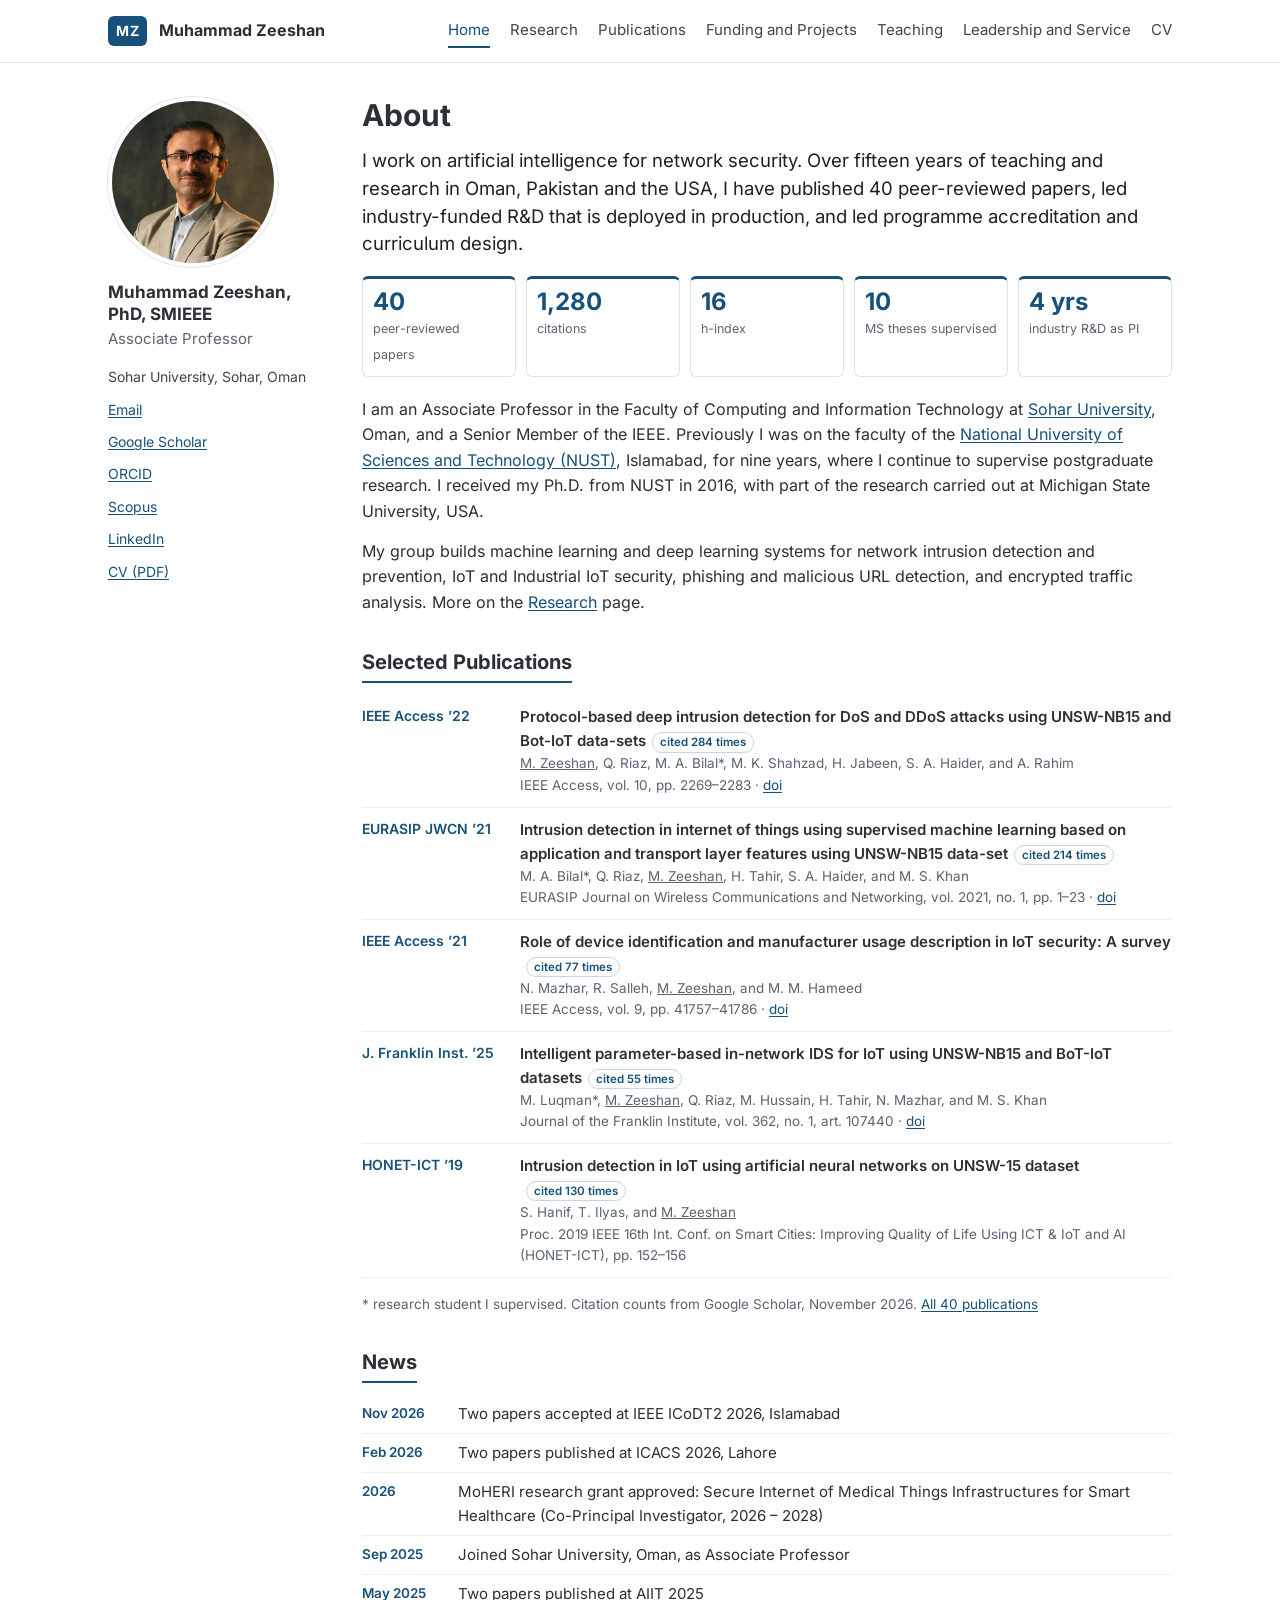
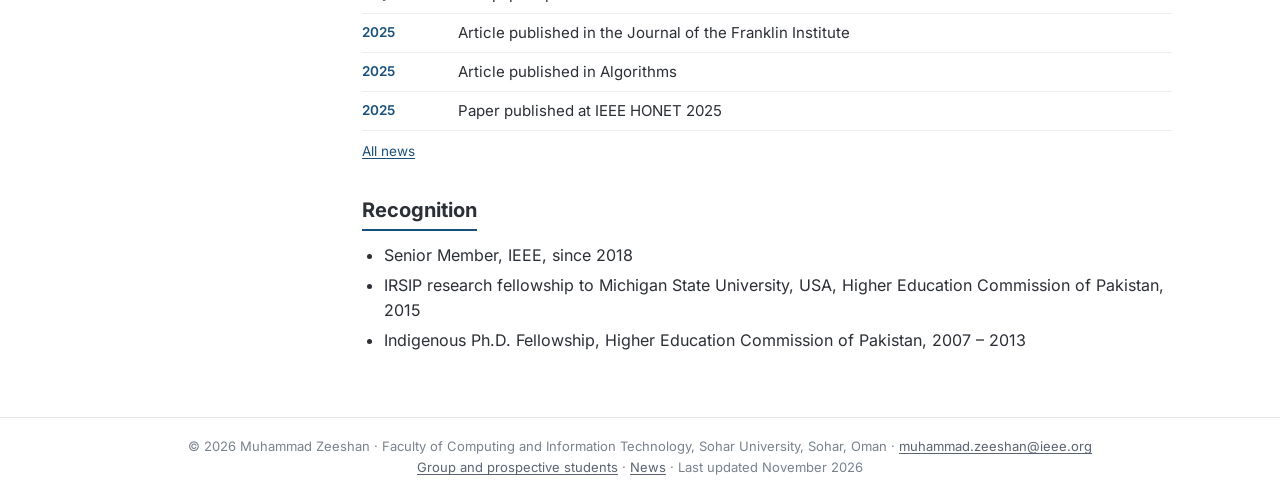
==== commit dcef7bbf: "Redesign site for hiring committees and deans New layout and stylesheet, home page with key numbers " ====
--- a/index.html
+++ b/index.html
@@ -1,201 +1,76 @@
 <!doctype html>
-<html lang="en" class="no-js">
-  <head>
-    <meta charset="utf-8">
-    <title>Muhammad Zeeshan</title>
-    <meta name="description" content="Muhammad Zeeshan, PhD, SMIEEE, Associate Professor at Sohar University, Oman. Research in AI-enabled cybersecurity, intrusion detection, IoT and computer networks.">
-    <meta name="author" content="Muhammad Zeeshan">
-    <link rel="canonical" href="https://mzeeshan-phd.github.io/">
-    <meta property="og:type" content="website">
-    <meta property="og:site_name" content="Muhammad Zeeshan">
-    <meta property="og:title" content="Muhammad Zeeshan">
-    <meta property="og:description" content="Muhammad Zeeshan, PhD, SMIEEE, Associate Professor at Sohar University, Oman. Research in AI-enabled cybersecurity, intrusion detection, IoT and computer networks.">
-    <meta property="og:url" content="https://mzeeshan-phd.github.io/">
-    <meta property="og:image" content="https://mzeeshan-phd.github.io/images/og-image.jpg">
-    <meta name="viewport" content="width=device-width, initial-scale=1.0">
-    <script>
-      document.documentElement.className = document.documentElement.className.replace(/\bno-js\b/g, '') + ' js ';
-    </script>
-    <link rel="stylesheet" href="./assets/css/main.css">
-    <script src="./assets/js/jquery.min.js"></script>
-    <link rel="stylesheet" href="./assets/css/academicons.min.css">
-    <link rel="stylesheet" href="./assets/css/fontawesome.css">
-    <link rel="icon" type="image/png" href="./images/favicon-32x32.png" sizes="32x32">
-    <link rel="apple-touch-icon" sizes="180x180" href="./images/apple-touch-icon.png">
-  </head>
-
-  <body>
-    <div class="masthead">
-      <div class="masthead__inner-wrap">
-        <div class="masthead__menu">
-          <nav id="site-nav" class="greedy-nav">
-            <ul class="visible-links">
-          <li class="masthead__menu-item masthead__menu-item--lg persist selected"><a href="./">Muhammad Zeeshan</a></li>
-          <li class="masthead__menu-item"><a href="./publications/">Publications</a></li>
-          <li class="masthead__menu-item"><a href="./research/">Research</a></li>
-          <li class="masthead__menu-item"><a href="./teaching/">Teaching</a></li>
-          <li class="masthead__menu-item"><a href="./services/">Services</a></li>
-          <li class="masthead__menu-item"><a href="./awards/">Awards</a></li>
-          <li class="masthead__menu-item"><a href="./cv/">CV</a></li>
-          <li class="masthead__menu-item"><a href="./contact/">Contact</a></li>
-          <li id="theme-toggle" class="masthead__menu-item persist tail">
-            <button type="button" aria-label="Toggle color theme"><i id="theme-icon" class="fa-solid fa-sun" aria-hidden="true" title="toggle theme"></i></button>
-          </li>
-            </ul>
-            <button class="greedy-nav__toggle" type="button" aria-label="Menu"><span class="navicon"></span></button>
-            <ul class="hidden-links hidden"></ul>
-          </nav>
-        </div>
-      </div>
-    </div>
-
-    <div id="main" role="main">
-      <div class="sidebar sticky">
-        <div itemscope itemtype="http://schema.org/Person">
-          <div class="author__avatar">
-            <img src="./images/profile.jpg" class="author__avatar" alt="Muhammad Zeeshan, PhD, SMIEEE" fetchpriority="high">
-          </div>
-          <div class="author__content">
-            <h3 class="author__name">Muhammad Zeeshan, PhD, SMIEEE</h3>
-            <p class="author__bio">Associate Professor</p>
-          </div>
-          <div class="author__urls-wrapper">
-            <button class="btn btn--inverse">Follow</button>
-            <ul class="author__urls social-icons">
-              <li class="author__desktop"><i class="fas fa-fw fa-location-dot icon-pad-right" aria-hidden="true"></i>Sohar, Oman</li>
-              <li class="author__desktop"><i class="fas fa-fw fa-building-columns icon-pad-right" aria-hidden="true"></i>Sohar University</li>
-              <li><a href="mailto:muhammad.zeeshan@ieee.org"><i class="fas fa-fw fa-envelope icon-pad-right" aria-hidden="true"></i>Email</a></li>
-              <li><a href="https://scholar.google.com.pk/citations?user=bIB6sP4AAAAJ&amp;hl=en"><i class="ai ai-google-scholar ai-fw icon-pad-right"></i>Google Scholar</a></li>
-              <li><a href="https://orcid.org/0000-0003-4417-1365"><i class="ai ai-orcid ai-fw icon-pad-right"></i>ORCID</a></li>
-              <li><a href="https://www.scopus.com/authid/detail.uri?authorId=57214970753"><i class="ai ai-scopus ai-fw icon-pad-right"></i>Scopus</a></li>
-              <li><a href="https://www.linkedin.com/in/zeeshanbhatti/"><i class="fab fa-fw fa-linkedin icon-pad-right" aria-hidden="true"></i>LinkedIn</a></li>
-              <li><a href="https://github.com/mzeeshan-phd"><i class="fab fa-fw fa-github icon-pad-right" aria-hidden="true"></i>GitHub</a></li>
-            </ul>
-          </div>
-        </div>
-      </div>
-
-      <article class="page" itemscope itemtype="http://schema.org/CreativeWork">
-        <div class="page__inner-wrap">
-          <header><h1 class="page__title" itemprop="headline">About Me</h1></header>
-          <section class="page__content" itemprop="text">
-<p>I am an <strong>Associate Professor</strong> in the Faculty of Computing and Information Technology at <a href="https://www.su.edu.om/">Sohar University</a>, Oman, and a <strong>Senior Member of the IEEE</strong>. I joined Sohar University in September 2025. I am also an Associate Professor at the School of Electrical Engineering and Computer Science (SEECS), <a href="https://seecs.nust.edu.pk/faculty/muhammad-zeeshan-3/">National University of Sciences and Technology (NUST)</a>, Islamabad, where I have been on the faculty since 2016 and continue to supervise postgraduate research.</p>
-<p>My research applies artificial intelligence to cybersecurity and networking. My group builds machine learning and deep learning systems for network intrusion detection and prevention, with current work on IoT and Industrial IoT security, cloud network security, encrypted traffic classification, and phishing and malicious URL detection. Earlier in my career I worked on wireless mesh networks, cognitive radio networks and LTE resource allocation.</p>
-<p>From August 2021 to June 2025 I was a Research and Development consultant with Valyrian Systems Inc., USA, where I led the design and deployment of AI-based intrusion detection and prevention, phishing detection, malware detection and URL classification systems for operational networks.</p>
-<p>I received my Ph.D. in Information Technology from NUST in 2016, with part of the research carried out at Michigan State University, USA, as a visiting Research Fellow. I hold an M.Sc. in Computer Engineering from the University of Engineering and Technology, Taxila (2009) and a B.S. in Computer Science from Allama Iqbal Open University, Islamabad (2005).</p>
-<p>I have published 40 peer-reviewed papers, in venues including IEEE Access, IEEE Sensors Journal, Journal of the Franklin Institute, Journal of Information Security and Applications, and EURASIP Journal on Wireless Communications and Networking. As of November 2026 my Google Scholar profile records 1,280 citations, an h-index of 16 and an i10-index of 19.</p>
-<h2>Research Interests</h2>
+<html lang="en">
+<head>
+<meta charset="utf-8">
+<title>Muhammad Zeeshan, PhD, SMIEEE</title>
+<meta name="description" content="Muhammad Zeeshan, PhD, SMIEEE, Associate Professor at Sohar University, Oman. Research in artificial intelligence for network security, intrusion detection and IoT security.">
+<meta name="author" content="Muhammad Zeeshan">
+<meta name="viewport" content="width=device-width, initial-scale=1">
+<link rel="canonical" href="https://mzeeshan-phd.github.io/">
+<meta property="og:type" content="website">
+<meta property="og:site_name" content="Muhammad Zeeshan, PhD, SMIEEE">
+<meta property="og:title" content="Muhammad Zeeshan, PhD, SMIEEE">
+<meta property="og:description" content="Muhammad Zeeshan, PhD, SMIEEE, Associate Professor at Sohar University, Oman. Research in artificial intelligence for network security, intrusion detection and IoT security.">
+<meta property="og:url" content="https://mzeeshan-phd.github.io/">
+<meta property="og:image" content="https://mzeeshan-phd.github.io/images/og-image.jpg">
+<link rel="stylesheet" href="./assets/css/site.css">
+<link rel="icon" type="image/svg+xml" href="./images/favicon.svg">
+<link rel="icon" type="image/png" sizes="32x32" href="./images/favicon-32x32.png">
+<link rel="apple-touch-icon" sizes="180x180" href="./images/apple-touch-icon.png">
+<script type="application/ld+json">{"@context": "https://schema.org", "@type": "Person", "name": "Muhammad Zeeshan", "honorificSuffix": "PhD, SMIEEE", "jobTitle": "Associate Professor", "url": "https://mzeeshan-phd.github.io/", "image": "https://mzeeshan-phd.github.io/images/profile.jpg", "email": "mailto:muhammad.zeeshan@ieee.org", "worksFor": {"@type": "CollegeOrUniversity", "name": "Sohar University", "address": {"@type": "PostalAddress", "addressLocality": "Sohar", "addressCountry": "OM"}}, "alumniOf": {"@type": "CollegeOrUniversity", "name": "National University of Sciences and Technology (NUST)"}, "knowsAbout": ["Network security", "Intrusion detection", "Internet of Things security", "Phishing detection", "Machine learning", "Computer networks"], "sameAs": ["https://scholar.google.com.pk/citations?user=bIB6sP4AAAAJ&hl=en", "https://orcid.org/0000-0003-4417-1365", "https://www.scopus.com/authid/detail.uri?authorId=57214970753", "https://www.linkedin.com/in/zeeshanbhatti/"]}</script>
+</head>
+<body>
+<a class="skip" href="#content">Skip to content</a>
+<header class="site"><div class="in">
+<a class="brand" href="./"><span class="mono">MZ</span><span>Muhammad Zeeshan</span></a>
+<nav class="main" aria-label="Main">
+<a href="./" class="on">Home</a>
+<a href="./research/">Research</a>
+<a href="./publications/">Publications</a>
+<a href="./funding/">Funding and Projects</a>
+<a href="./teaching/">Teaching</a>
+<a href="./service/">Leadership and Service</a>
+<a href="./cv/">CV</a>
+</nav>
+</div></header>
+<div class="wrap">
+<aside class="side">
+<img src="./images/profile.jpg" alt="Muhammad Zeeshan" width="170" height="170">
+<h2>Muhammad Zeeshan, PhD, SMIEEE</h2>
+<p class="role">Associate Professor</p>
 <ul>
-<li>AI-enabled cybersecurity and networking</li>
-<li>Network intrusion detection and prevention using machine learning and deep learning</li>
-<li>IoT and Industrial IoT security</li>
-<li>Phishing detection, URL classification and encrypted traffic analysis</li>
-<li>Wireless networks and computer networks</li>
+<li>Sohar University, Sohar, Oman</li>
+<li><a href="mailto:muhammad.zeeshan@ieee.org">Email</a></li>
+<li><a href="https://scholar.google.com.pk/citations?user=bIB6sP4AAAAJ&amp;hl=en">Google Scholar</a></li>
+<li><a href="https://orcid.org/0000-0003-4417-1365">ORCID</a></li>
+<li><a href="https://www.scopus.com/authid/detail.uri?authorId=57214970753">Scopus</a></li>
+<li><a href="https://www.linkedin.com/in/zeeshanbhatti/">LinkedIn</a></li>
+<li><a href="./files/Muhammad_Zeeshan_CV.pdf">CV (PDF)</a></li>
 </ul>
+</aside>
+<main id="content">
+<h1>About</h1>
+<p class="lead">I work on artificial intelligence for network security. Over fifteen years of teaching and research in Oman, Pakistan and the USA, I have published 40 peer-reviewed papers, led industry-funded R&amp;D that is deployed in production, and led programme accreditation and curriculum design.</p>
+<div class="stats"><div><b>40</b><span>peer-reviewed papers</span></div><div><b>1,280</b><span>citations</span></div><div><b>16</b><span>h-index</span></div><div><b>10</b><span>MS theses supervised</span></div><div><b>4 yrs</b><span>industry R&amp;D as PI</span></div></div>
+<p>I am an Associate Professor in the Faculty of Computing and Information Technology at <a href="https://www.su.edu.om/">Sohar University</a>, Oman, and a Senior Member of the IEEE. Previously I was on the faculty of the <a href="https://seecs.nust.edu.pk/faculty/muhammad-zeeshan-3/">National University of Sciences and Technology (NUST)</a>, Islamabad, for nine years, where I continue to supervise postgraduate research. I received my Ph.D. from NUST in 2016, with part of the research carried out at Michigan State University, USA.</p>
+<p>My group builds machine learning and deep learning systems for network intrusion detection and prevention, IoT and Industrial IoT security, phishing and malicious URL detection, and encrypted traffic analysis. More on the <a href="./research/">Research</a> page.</p>
+<h2>Selected Publications</h2>
+<table class="pubs"><tr><td class="v">IEEE Access ’22</td><td><span class="t">Protocol-based deep intrusion detection for DoS and DDoS attacks using UNSW-NB15 and Bot-IoT data-sets</span><span class="tag">cited 284 times</span><span class="a"><u>M. Zeeshan</u>, Q. Riaz, M. A. Bilal*, M. K. Shahzad, H. Jabeen, S. A. Haider, and A. Rahim</span><span class="d">IEEE Access, vol. 10, pp. 2269–2283 &middot; <a href="https://doi.org/10.1109/ACCESS.2021.3137201">doi</a></span></td></tr><tr><td class="v">EURASIP JWCN ’21</td><td><span class="t">Intrusion detection in internet of things using supervised machine learning based on application and transport layer features using UNSW-NB15 data-set</span><span class="tag">cited 214 times</span><span class="a">M. A. Bilal*, Q. Riaz, <u>M. Zeeshan</u>, H. Tahir, S. A. Haider, and M. S. Khan</span><span class="d">EURASIP Journal on Wireless Communications and Networking, vol. 2021, no. 1, pp. 1–23 &middot; <a href="https://doi.org/10.1186/s13638-021-01893-8">doi</a></span></td></tr><tr><td class="v">IEEE Access ’21</td><td><span class="t">Role of device identification and manufacturer usage description in IoT security: A survey</span><span class="tag">cited 77 times</span><span class="a">N. Mazhar, R. Salleh, <u>M. Zeeshan</u>, and M. M. Hameed</span><span class="d">IEEE Access, vol. 9, pp. 41757–41786 &middot; <a href="https://doi.org/10.1109/ACCESS.2021.3065123">doi</a></span></td></tr><tr><td class="v">J. Franklin Inst. ’25</td><td><span class="t">Intelligent parameter-based in-network IDS for IoT using UNSW-NB15 and BoT-IoT datasets</span><span class="tag">cited 55 times</span><span class="a">M. Luqman*, <u>M. Zeeshan</u>, Q. Riaz, M. Hussain, H. Tahir, N. Mazhar, and M. S. Khan</span><span class="d">Journal of the Franklin Institute, vol. 362, no. 1, art. 107440 &middot; <a href="https://doi.org/10.1016/j.jfranklin.2024.107440">doi</a></span></td></tr><tr><td class="v">HONET-ICT ’19</td><td><span class="t">Intrusion detection in IoT using artificial neural networks on UNSW-15 dataset</span><span class="tag">cited 130 times</span><span class="a">S. Hanif, T. Ilyas, and <u>M. Zeeshan</u></span><span class="d">Proc. 2019 IEEE 16th Int. Conf. on Smart Cities: Improving Quality of Life Using ICT &amp; IoT and AI (HONET-ICT), pp. 152–156</span></td></tr></table>
+<p class="note">* research student I supervised. Citation counts from Google Scholar, November 2026. <a href="./publications/">All 40 publications</a></p>
 <h2>News</h2>
-<h3>2026</h3>
+<ul class="news"><li><i>Nov 2026</i>Two papers accepted at IEEE ICoDT2 2026, Islamabad</li><li><i>Feb 2026</i>Two papers published at ICACS 2026, Lahore</li><li><i>2026</i>MoHERI research grant approved: Secure Internet of Medical Things Infrastructures for Smart Healthcare (Co-Principal Investigator, 2026 – 2028)</li><li><i>Sep 2025</i>Joined Sohar University, Oman, as Associate Professor</li><li><i>May 2025</i>Two papers published at AIIT 2025</li><li><i>2025</i>Article published in the Journal of the Franklin Institute</li><li><i>2025</i>Article published in Algorithms</li><li><i>2025</i>Paper published at IEEE HONET 2025</li></ul>
+<p class="note"><a href="./news/">All news</a></p>
+<h2>Recognition</h2>
 <ul>
-<li><strong>Nov:</strong> Conference paper &ldquo;Generalized rule-driven network traffic filtering via proxy interception: Application to YouTube&rdquo; accepted at IEEE ICoDT2 2026, NUST, Islamabad (17–18 November).</li>
-<li><strong>Nov:</strong> Conference paper &ldquo;Hybrid LSTM-autoencoder for intelligent IIoT intrusion detection&rdquo; accepted at IEEE ICoDT2 2026, NUST, Islamabad (17–18 November).</li>
-<li><strong>Feb:</strong> Conference paper &ldquo;Detection of MITM ARP Spoofing Attack: A Machine Learning-Based Framework&rdquo; published at ICACS 2026, Lahore. <a href="https://doi.org/10.1109/ICACS69208.2026.11433127">Read the paper</a></li>
-<li><strong>Feb:</strong> Conference paper &ldquo;Identifying website applications through zero-content URL classification&rdquo; published at ICACS 2026, Lahore.</li>
-<li>Research grant approved by the Ministry of Higher Education, Research and Innovation (MoHERI), Oman, for &ldquo;Secure Internet of Medical Things Infrastructures for Smart Healthcare&rdquo; (Co-Principal Investigator, 2026–2028).</li>
+<li>Senior Member, IEEE, since 2018</li>
+<li>IRSIP research fellowship to Michigan State University, USA, Higher Education Commission of Pakistan, 2015</li>
+<li>Indigenous Ph.D. Fellowship, Higher Education Commission of Pakistan, 2007 – 2013</li>
 </ul>
-<h3>2025</h3>
-<ul>
-<li><strong>Sep:</strong> Joined Sohar University, Oman, as Associate Professor in the Faculty of Computing and Information Technology.</li>
-<li><strong>May:</strong> Conference paper &ldquo;Cybersecurity meets AI: Encrypted traffic classification using bidirectional LSTM and CNN architecture&rdquo; published at AIIT 2025.</li>
-<li><strong>May:</strong> Conference paper &ldquo;Secure synthetic image generation using self-attention GAN and blockchain&rdquo; published at AIIT 2025.</li>
-<li>Journal article &ldquo;Towards effective Parkinson’s monitoring: Movement disorder detection and symptom identification using wearable inertial sensors&rdquo; published in <em>Algorithms</em>. <a href="https://doi.org/10.3390/a18040203">Read the article</a></li>
-<li>Journal article &ldquo;Intelligent parameter-based in-network IDS for IoT using UNSW-NB15 and BoT-IoT datasets&rdquo; published in <em>Journal of the Franklin Institute</em>. <a href="https://doi.org/10.1016/j.jfranklin.2024.107440">Read the article</a></li>
-<li>Conference paper &ldquo;FGSM-CW hardened static Android-malware detection with incremental PCA on the CCCS–CIC AndMal-2020 corpus&rdquo; published at IEEE HONET 2025.</li>
-</ul>
-<h3>2024</h3>
-<ul>
-<li><strong>Dec:</strong> Conference paper &ldquo;Trans-GAN: A deep learning paradigm for multi-type anomaly detection in network traffic&rdquo; published at FIT 2024.</li>
-<li>Journal article &ldquo;Forensic analysis of web browsers lifecycle: A case study&rdquo; published in <em>Journal of Information Security and Applications</em>. <a href="https://doi.org/10.1016/j.jisa.2024.103839">Read the article</a></li>
-<li>Journal article &ldquo;Unveiling fall origins: Leveraging wearable sensors to detect pre-impact fall causes&rdquo; published in <em>IEEE Sensors Journal</em>. <a href="https://doi.org/10.1109/JSEN.2024.3407835">Read the article</a></li>
-<li>Journal article &ldquo;Hiding EPR and watermark in medical images using repeated pixel differencing&rdquo; published in <em>Multimedia Tools and Applications</em>. <a href="https://doi.org/10.1007/s11042-023-15434-6">Read the article</a></li>
-</ul>
-<h3>2023</h3>
-<ul>
-<li>Journal article &ldquo;Machines perceive emotions: Identifying affective states from human gait using on-body smart devices&rdquo; published in <em>Applied Sciences</em>. <a href="https://doi.org/10.3390/app13084728">Read the article</a></li>
-</ul>
-<h3>2022</h3>
-<ul>
-<li><strong>Jul:</strong> Promoted to Associate Professor at NUST SEECS.</li>
-<li>Journal article &ldquo;R-IDPS: Real time SDN based IDPS system for IoT security&rdquo; published in <em>CMC-Computers, Materials &amp; Continua</em>. <a href="https://doi.org/10.32604/cmc.2022.028285">Read the article</a></li>
-<li>Journal article &ldquo;Protocol-based deep intrusion detection for DoS and DDoS attacks using UNSW-NB15 and Bot-IoT data-sets&rdquo; published in <em>IEEE Access</em>. <a href="https://doi.org/10.1109/ACCESS.2021.3137201">Read the article</a></li>
-</ul>
-<h3>2021</h3>
-<ul>
-<li>Journal article &ldquo;A dual model node based optimization algorithm for simultaneous escape routing in PCBs&rdquo; published in <em>PeerJ Computer Science</em>. <a href="https://doi.org/10.7717/peerj-cs.499">Read the article</a></li>
-<li>Journal article &ldquo;Role of device identification and manufacturer usage description in IoT security: A survey&rdquo; published in <em>IEEE Access</em>. <a href="https://doi.org/10.1109/ACCESS.2021.3065123">Read the article</a></li>
-<li>Journal article &ldquo;Towards improved clustering and routing protocol for wireless sensor networks&rdquo; published in <em>EURASIP Journal on Wireless Communications and Networking</em>. <a href="https://doi.org/10.1186/s13638-021-01911-9">Read the article</a></li>
-<li>Journal article &ldquo;Intrusion detection in internet of things using supervised machine learning based on application and transport layer features using UNSW-NB15 data-set&rdquo; published in <em>EURASIP Journal on Wireless Communications and Networking</em>. <a href="https://doi.org/10.1186/s13638-021-01893-8">Read the article</a></li>
-<li>Journal article &ldquo;SDN based intrusion detection and prevention systems using manufacturer usage description: A survey&rdquo; published in <em>International Journal of Advanced Computer Science and Applications (IJACSA)</em>. <a href="https://doi.org/10.14569/IJACSA.2020.0111283">Read the article</a></li>
-<li>Conference paper &ldquo;R-IDPS: Real time SDN based IDPS system for IoT security&rdquo; published at IEEE HONET 2021.</li>
-</ul>
-<h3>2020</h3>
-<ul>
-<li>Journal article &ldquo;Motion reveal emotions: Identifying emotions from human walk using chest mounted smartphone&rdquo; published in <em>IEEE Sensors Journal</em>. <a href="https://doi.org/10.1109/JSEN.2020.3004399">Read the article</a></li>
-</ul>
-<h3>2019</h3>
-<ul>
-<li>Journal article &ldquo;Performance impact of relay selection in WiMAX IEEE 802.16j multi-hop relay networks&rdquo; published in <em>International Journal of Advanced Computer Science and Applications (IJACSA)</em>. <a href="https://doi.org/10.14569/IJACSA.2019.0100950">Read the article</a></li>
-<li>Conference paper &ldquo;Intrusion detection in IoT using artificial neural networks on UNSW-15 dataset&rdquo; published at IEEE HONET-ICT 2019.</li>
-<li>Conference paper &ldquo;Design and testing of SNMP/MIB based IoT control API&rdquo; published at IEEE HONET-ICT 2019.</li>
-</ul>
-<h3>2018</h3>
-<ul>
-<li>Journal article &ldquo;Circular calibration of depth extraction in stereo configuration&rdquo; published in <em>International Journal of Advanced Computer Science and Applications (IJACSA)</em>. <a href="https://doi.org/10.14569/IJACSA.2018.090336">Read the article</a></li>
-<li>Conference paper &ldquo;An optimal distributed algorithm for best AP selection and load balancing in WiFi&rdquo; published at HONET-ICT 2018.</li>
-<li>Elevated to Senior Member of the IEEE.</li>
-</ul>
-<h3>2017</h3>
-<ul>
-<li>Journal article &ldquo;Mobility based net ordering for simultaneous escape routing&rdquo; published in <em>International Journal of Advanced Computer Science and Applications (IJACSA)</em>. <a href="https://doi.org/10.14569/IJACSA.2017.080762">Read the article</a></li>
-<li>Conference paper &ldquo;A network flow approach for simultaneous escape routing in PCB&rdquo; published at HONET-ICT 2017.</li>
-</ul>
-<h3>2016</h3>
-<ul>
-<li>Journal article &ldquo;Modeling packet loss probability and busy time in multi-hop wireless networks&rdquo; published in <em>EURASIP Journal on Wireless Communications and Networking</em>. <a href="https://doi.org/10.1186/s13638-016-0664-7">Read the article</a></li>
-<li>Journal article &ldquo;Medium access behavior analysis of two-flow topologies in IEEE 802.11 wireless networks&rdquo; published in <em>EURASIP Journal on Wireless Communications and Networking</em>. <a href="https://doi.org/10.1186/s13638-016-0535-2">Read the article</a></li>
-<li>Conference paper &ldquo;Traffic pattern based adaptive spectrum handoff strategy for cognitive radio networks&rdquo; published at NGMAST 2016.</li>
-</ul>
-<h3>2013</h3>
-<ul>
-<li>Journal article &ldquo;A capacity and minimum guarantee-based service class-oriented scheduler for LTE networks&rdquo; published in <em>EURASIP Journal on Wireless Communications and Networking</em>. <a href="https://doi.org/10.1186/1687-1499-2013-67">Read the article</a></li>
-<li>Conference paper &ldquo;Interference and capacity analysis in multi-hop wireless mesh networks&rdquo; published at IEEE ICNP 2013.</li>
-<li>Conference paper &ldquo;Routing and spectrum decision in single transceiver cognitive radio networks&rdquo; published at IEEE VTC Fall 2013.</li>
-</ul>
-<h3>2012</h3>
-<ul>
-<li>Conference paper &ldquo;A spectrum exploitation scheme with channel assignment for genetic algorithm based adaptive-array smart antennas in cognitive radio networks&rdquo; published at IEEE ICC 2012.</li>
-<li>Conference paper &ldquo;A utility based resource allocation scheme with delay scheduler for LTE service-class support&rdquo; published at IEEE WCNC 2012.</li>
-</ul>
-<h3>2011</h3>
-<ul>
-<li>Conference paper &ldquo;A delay-scheduler coupled game theoretic resource allocation scheme for LTE networks&rdquo; published at FIT 2011.</li>
-</ul>
-<h3>2010</h3>
-<ul>
-<li>Conference paper &ldquo;Backup channel and cooperative channel switching on-demand routing protocol for multi-hop cognitive radio ad hoc networks (BCCCS)&rdquo; published at ICET 2010.</li>
-</ul>
-          </section>
-        </div>
-      </article>
-    </div>
-
-    <div class="page__footer">
-      <footer>
-        <div class="page__footer-copyright">
-          &copy; 2026 Muhammad Zeeshan. Built with the <a href="https://github.com/academicpages/academicpages.github.io">AcademicPages</a> theme, a fork of <a href="https://mademistakes.com/work/minimal-mistakes-jekyll-theme/" rel="nofollow">Minimal Mistakes</a>.<br>
-          Site last updated 2026-11-15.
-        </div>
-      </footer>
-    </div>
-
-    <script type="module" src="./assets/js/main.min.js"></script>
-  </body>
+</main>
+</div>
+<footer class="site">
+&copy; 2026 Muhammad Zeeshan &middot; Faculty of Computing and Information Technology, Sohar University, Sohar, Oman &middot; <a href="mailto:muhammad.zeeshan@ieee.org">muhammad.zeeshan@ieee.org</a><br>
+<a href="./group/">Group and prospective students</a> &middot; <a href="./news/">News</a> &middot; Last updated November 2026
+</footer>
+</body>
 </html>
--- a/assets/css/site.css
+++ b/assets/css/site.css
@@ -0,0 +1,62 @@
+@font-face{font-family:"Inter";src:url("../fonts/inter-latin-wght-normal.woff2") format("woff2");font-weight:100 900;font-display:swap}
+:root{--accent:#17507a;--ink:#2b2f36;--muted:#5b6370;--line:#e3e6ea;--soft:#eceff2}
+*{box-sizing:border-box}
+html{-webkit-text-size-adjust:100%}
+body{margin:0;font-family:"Inter",system-ui,-apple-system,"Segoe UI",Roboto,"Helvetica Neue",Arial,sans-serif;color:var(--ink);background:#fff;font-size:16px;line-height:1.6}
+a{color:var(--accent);text-decoration:underline;text-underline-offset:2px}
+a:hover{text-decoration-thickness:2px}
+.skip{position:absolute;left:-999px}.skip:focus{left:8px;top:8px;background:#fff;padding:6px 10px;z-index:9}
+header.site{border-bottom:1px solid var(--line)}
+header.site .in{max-width:1120px;margin:auto;padding:14px 28px;display:flex;align-items:center;flex-wrap:wrap;gap:8px 22px}
+.brand{display:flex;align-items:center;gap:12px;margin-right:auto;font-weight:700;color:var(--ink);text-decoration:none}
+.mono{background:var(--accent);color:#fff;border-radius:6px;padding:4px 8px;font-size:14px;letter-spacing:.5px}
+nav.main{display:flex;flex-wrap:wrap;gap:4px 20px}
+nav.main a{color:#444;font-size:15px;text-decoration:none;padding:4px 0;border-bottom:2px solid transparent}
+nav.main a:hover,nav.main a.on{color:var(--accent);border-bottom-color:var(--accent)}
+.wrap{max-width:1120px;margin:auto;padding:34px 28px 10px;display:flex;gap:44px;align-items:flex-start}
+aside.side{width:210px;flex:none;position:sticky;top:24px}
+aside.side img{width:170px;height:170px;border-radius:50%;border:4px solid #fff;box-shadow:0 0 0 1px #dfe4ea;display:block}
+aside.side h2{margin:14px 0 2px;font-size:17px;line-height:1.3;border:0;padding:0;display:block}
+aside.side .role{color:var(--muted);margin:0;font-size:15px}
+aside.side ul{list-style:none;padding:0;margin:12px 0 0}
+aside.side li{font-size:14px;padding:3px 0;color:#444}
+main{flex:1;min-width:0}
+h1{font-size:30px;line-height:1.2;margin:0 0 14px}
+h2{font-size:20px;line-height:1.3;margin:34px 0 12px;padding-bottom:6px;border-bottom:2px solid var(--accent);display:table}
+h3{font-size:17px;margin:24px 0 8px}
+p{margin:0 0 14px}
+.lead{font-size:18.5px;line-height:1.5;color:#1d2228}
+.note{font-size:13.5px;color:var(--muted)}
+ul,ol{padding-left:22px;margin:0 0 14px}li{margin:4px 0}
+.stats{display:flex;flex-wrap:wrap;gap:10px;margin:18px 0 20px}
+.stats div{flex:1 1 110px;border:1px solid #dfe4ea;border-top:3px solid var(--accent);border-radius:6px;padding:10px 10px 9px}
+.stats b{display:block;font-size:24px;color:var(--accent);line-height:1.1}
+.stats span{font-size:12.5px;color:var(--muted)}
+table{border-collapse:collapse;width:100%;margin:0 0 16px;font-size:15px}
+th{text-align:left;font-size:13px;color:var(--muted);font-weight:600;border-bottom:2px solid var(--line);padding:6px 12px 6px 0}
+td{padding:9px 12px 9px 0;border-bottom:1px solid var(--soft);vertical-align:top}
+table.pubs td{padding:10px 0}
+.pubs .v{width:158px;color:var(--accent);font-weight:600;font-size:14px;padding-right:14px}
+.pubs .t{font-weight:600}
+.pubs .a,.pubs .d{color:var(--muted);font-size:13.5px;display:block}
+.pubs .yr td{border-bottom:2px solid var(--line);font-weight:700;padding-top:22px;color:var(--ink)}
+.tag{display:inline-block;font-size:11.5px;font-weight:600;color:var(--accent);border:1px solid #c5d6e3;border-radius:10px;padding:0 7px;margin-left:6px;white-space:nowrap}
+ul.news{list-style:none;padding:0;margin:0 0 10px}
+ul.news li{padding:7px 0 7px 96px;margin:0;font-size:15px;border-bottom:1px solid var(--soft);position:relative}
+ul.news i{position:absolute;left:0;font-style:normal;color:var(--accent);font-weight:600;font-size:13.5px;top:8px}
+.btn{display:inline-block;background:var(--accent);color:#fff;border-radius:6px;padding:8px 14px;font-weight:600;font-size:14.5px;text-decoration:none}
+.btn:hover{background:#0f3d5e}
+footer.site{margin-top:40px;border-top:1px solid var(--line);padding:18px 28px 26px;font-size:13px;color:#7a828e;text-align:center}
+footer.site a{color:#5b6370}
+@media (max-width:820px){
+ .wrap{display:block;padding:22px 18px 6px}
+ aside.side{position:static;width:auto;display:grid;grid-template-columns:96px 1fr;gap:0 16px;align-items:center;margin-bottom:22px}
+ aside.side img{width:96px;height:96px;grid-row:1 / span 2}
+ aside.side h2{margin:0;align-self:end}aside.side .role{align-self:start}
+ aside.side ul{grid-column:1 / -1;display:flex;flex-wrap:wrap;gap:2px 16px}
+ header.site .in{padding:12px 18px}
+ h1{font-size:26px}
+ .pubs .v{display:block;width:auto;padding:10px 0 0}.pubs td{display:block;border:0}.pubs tr{border-bottom:1px solid var(--soft)}.pubs td:last-child{padding-top:2px}
+ .table-scroll thead{display:none}.table-scroll td{display:block;border:0;padding:2px 0}.table-scroll tr{display:block;border-bottom:1px solid var(--soft);padding:9px 0}.table-scroll td:first-child{color:var(--accent);font-weight:600;font-size:13.5px}
+}
+@media print{header.site nav,aside.side ul{display:none}}
